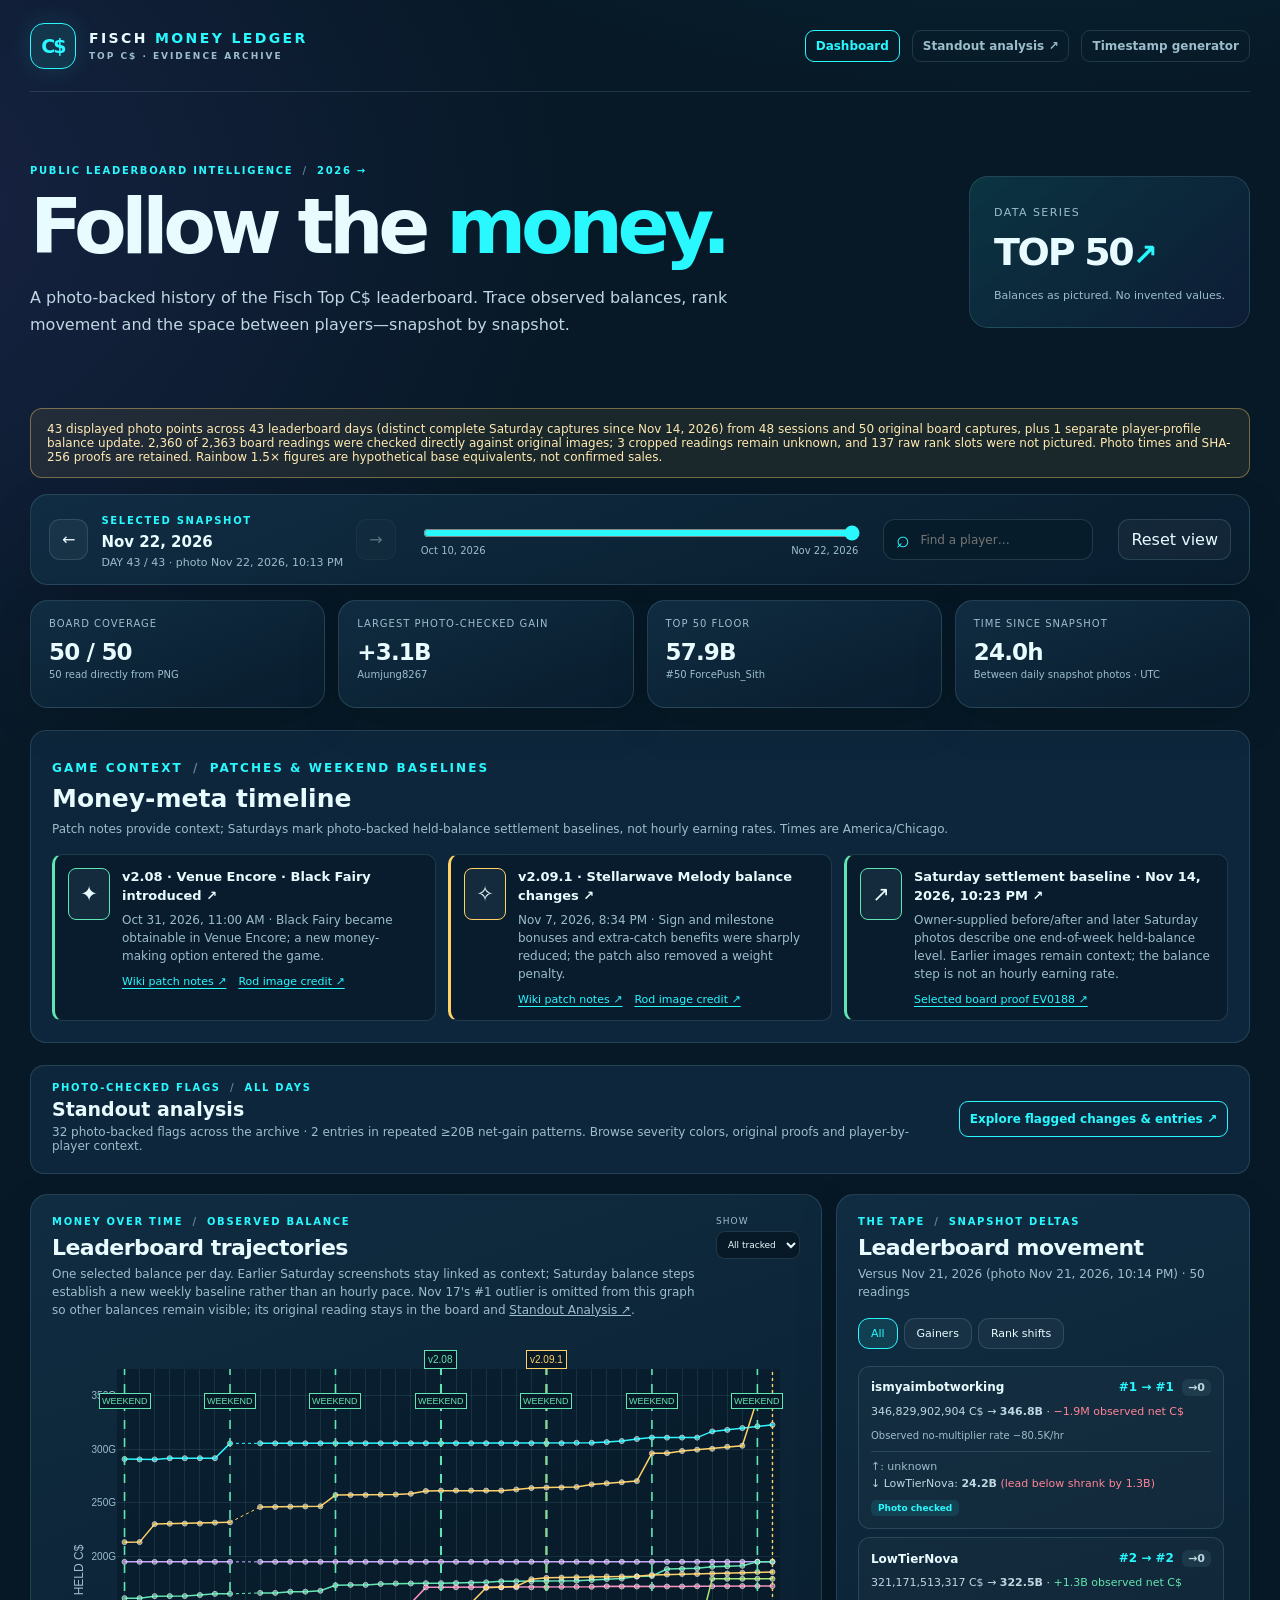
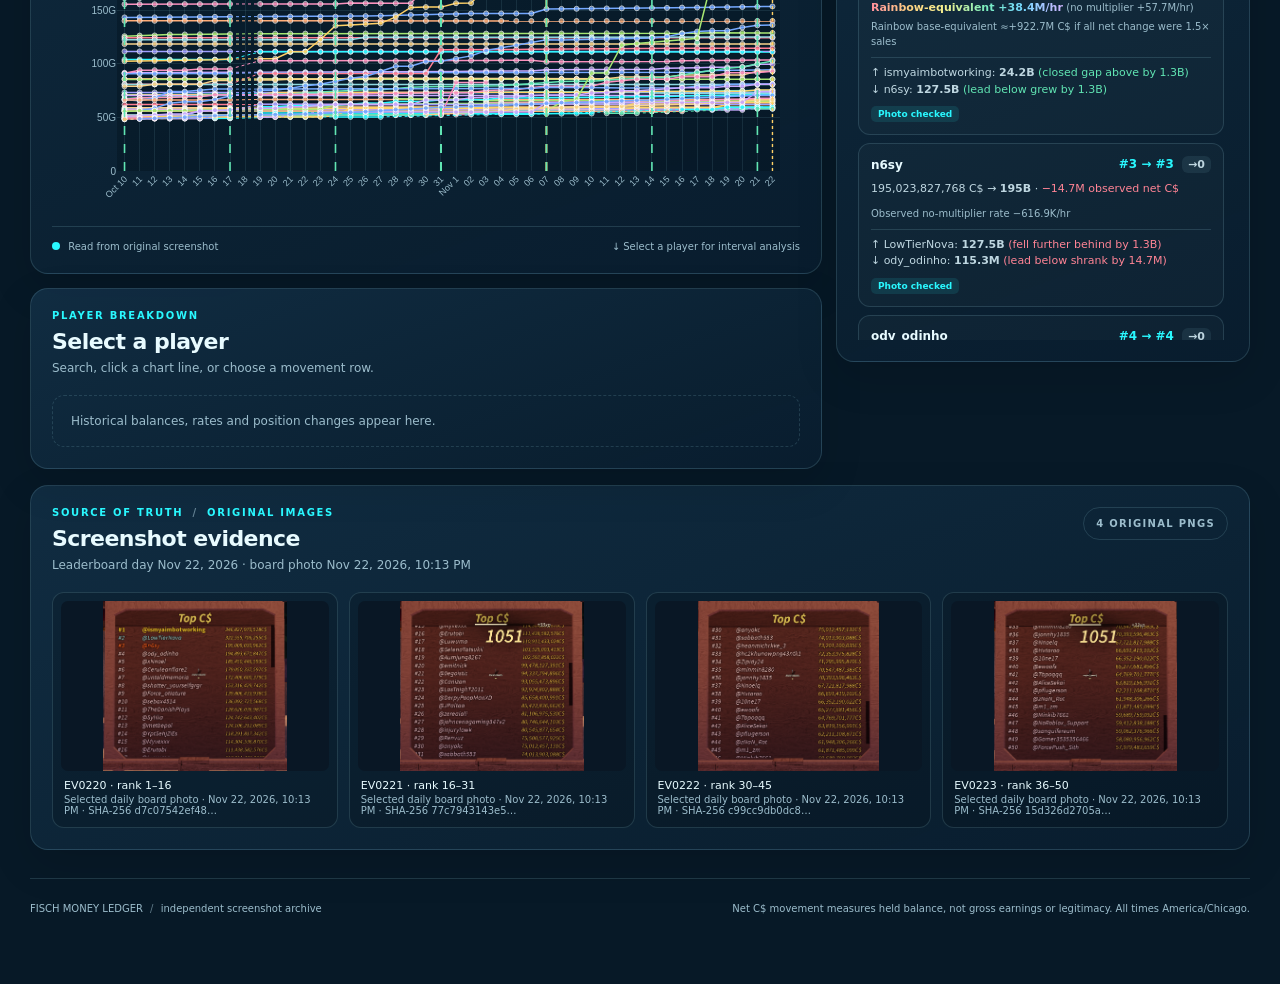
==== site/index.html @ d38744df "Link timestamp generator from ledger navigation" ====
<!doctype html>
<html lang="en">
<head>
  <meta charset="utf-8"><meta name="viewport" content="width=device-width,initial-scale=1">
  <meta name="description" content="Screenshot-backed Fisch Top C$ leaderboard history, player growth and observed net balance changes.">
  <meta property="og:title" content="Fisch Money Ledger"><meta property="og:description" content="Explore the Top C$ board through timestamped, original screenshot evidence.">
  <title>Fisch Money Ledger · Top C$ History</title>
  <link rel="stylesheet" href="styles.css"><link rel="stylesheet" href="rainbow.css"><link rel="stylesheet" href="highlights.css"><link rel="stylesheet" href="rate-events.css"><link rel="stylesheet" href="standouts.css">
  <script defer src="https://cdn.plot.ly/plotly-2.35.2.min.js"></script>
  <script defer src="app.js"></script>
</head>
<body>
  <header class="site-head"><a class="brand" href="./"><span class="mark">C$</span><span>FISCH <b>MONEY LEDGER</b><small>TOP C$ · EVIDENCE ARCHIVE</small></span></a><nav class="site-nav" aria-label="Site pages"><a href="./" aria-current="page">Dashboard</a><a href="standouts.html">Standout analysis ↗</a><a href="timestamp.html">Timestamp generator</a></nav></header>
  <main>
    <section class="intro"><div><p class="eyebrow">PUBLIC LEADERBOARD INTELLIGENCE <span class="slash">/</span> 2026 →</p><h1>Follow the <em>money.</em></h1><p class="lede">A photo-backed history of the Fisch Top C$ leaderboard. Trace observed balances, rank movement and the space between players—snapshot by snapshot.</p></div><div class="intro-badge"><span>DATA SERIES</span><strong>TOP 50<span class="glow">↗</span></strong><small>Balances as pictured. No invented values.</small></div></section>
    <p id="global-review-note" class="notice">Loading screenshot review status…</p>
    <section class="control-bar" aria-label="Explore snapshots"><div class="step-controls"><button type="button" id="prev" aria-label="Previous snapshot">←</button><div><span class="mini-label">SELECTED SNAPSHOT</span><strong id="capture-date">Loading…</strong><small id="capture-index"></small></div><button type="button" id="next" aria-label="Next snapshot">→</button></div><div class="control-fill"><input type="range" id="capture-slider" min="0" max="0" value="0" aria-label="Move between leaderboard snapshots"><div class="range-labels"><span id="first-date">—</span><span id="last-date">—</span></div></div><label class="search-box"><span>⌕</span><input type="search" id="search" placeholder="Find a player…" autocomplete="off" aria-label="Search players"></label><button type="button" id="clear" class="quiet-btn">Reset view</button></section>
    <div id="notice" class="notice" hidden></div>
    <section class="summary-cards" aria-label="Snapshot summary"><article><span>BOARD COVERAGE</span><strong id="stat-coverage">—</strong><small id="stat-coverage-note">Of 50 ranked slots</small></article><article><span>LARGEST PHOTO-CHECKED GAIN</span><strong id="stat-largest">—</strong><small id="stat-largest-name">Since the preceding snapshot</small></article><article><span>TOP 50 FLOOR</span><strong id="stat-floor">—</strong><small id="stat-floor-note">Shown only when rank #50 has a reading</small></article><article><span>TIME SINCE SNAPSHOT</span><strong id="stat-hours">—</strong><small id="stat-hours-note">Actual elapsed UTC time</small></article></section>
    <section id="profile-range" class="range-panel" aria-labelledby="profile-range-title" hidden><div><p class="eyebrow">PLAYER ANALYSIS <span class="slash">/</span> PHOTO-BOUND WINDOW</p><h2 id="profile-range-title">Average-rate range</h2><p id="range-summary">Select two dated readings to compare.</p></div><div class="range-controls"><label>From <input id="range-start" type="date" aria-label="First leaderboard day in player rate range"></label><label>Through <input id="range-end" type="date" aria-label="Last leaderboard day in player rate range"></label><button id="range-week" type="button">Recent 7 days</button><button id="range-all" type="button">All history</button></div><p class="range-explanation">Compare pictured held balances over their actual elapsed time. A window including a Saturday settlement shows a seven-day-normalized <b>net balance change per week</b>, not an hourly earning pace. The weekly-sell average uses the prior Saturday baseline (or first earlier reading in range) through the latest photo, <b>including</b> the latest weekend balance jump; the daily average is weekly ÷ 7. Other windows may show net change per hour. Dormant gaps count, and Rainbow figures are hypothetical base equivalents.</p></section>
    <section class="event-section" aria-labelledby="event-title"><div><p class="eyebrow">GAME CONTEXT <span class="slash">/</span> PATCHES &amp; WEEKEND BASELINES</p><h2 id="event-title">Money-meta timeline</h2><p>Patch notes provide context; Saturdays mark photo-backed held-balance settlement baselines, not hourly earning rates. Times are America/Chicago.</p></div><div id="event-list" class="event-list"></div></section>
    <section class="standout-teaser" aria-label="Standout analysis preview"><div><p class="eyebrow">PHOTO-CHECKED FLAGS <span class="slash">/</span> ALL DAYS</p><h2>Standout analysis</h2><p id="standout-teaser-summary">Loading archive-wide flags…</p></div><a href="standouts.html" class="standout-teaser-link">Explore flagged changes &amp; entries ↗</a></section>
    <section class="workspace"><div class="main-column"><article class="chart-card"><div class="card-title"><div><p class="eyebrow">MONEY OVER TIME <span class="slash">/</span> OBSERVED BALANCE</p><h2 id="chart-title">Leaderboard trajectories</h2><p id="chart-subtitle">One selected balance per day. Earlier Saturday screenshots stay linked as context; Saturday balance steps establish a new weekly baseline rather than an hourly pace. Nov 17's #1 outlier is omitted from this graph so other balances remain visible; its original reading stays in the board and <a href="standouts.html?day=2026-11-17&amp;player=id%3A8144154137">Standout Analysis ↗</a>.</p></div><div class="chart-actions"><label><span>SHOW</span><select id="top-filter"><option value="all">All tracked</option><option value="10">Top 10</option><option value="25">Top 25</option><option value="50">Top 50</option></select></label></div></div><div id="chart" role="img" aria-label="Player balances checked directly against original leaderboard screenshots, excluding the Nov 17 #1 outlier from the graph scale"></div><div class="chart-foot"><span><i class="legend-dot"></i> Read from original screenshot</span><span>↓ Select a player for interval analysis</span></div></article><article class="profile-card" id="profile-card"><div class="card-title"><div><p class="eyebrow">PLAYER BREAKDOWN</p><h2 id="profile-title">Select a player</h2><p id="profile-hint">Search, click a chart line, or choose a movement row.</p></div><button id="profile-clear" type="button" class="quiet-btn" hidden>✕ Clear</button></div><div id="profile-content" class="profile-empty">Historical balances, rates and position changes appear here.</div></article></div><aside class="movement-card"><div class="card-title"><div><p class="eyebrow">THE TAPE <span class="slash">/</span> SNAPSHOT DELTAS</p><h2>Leaderboard movement</h2><p id="movement-subtitle">Compared with the previous snapshot.</p></div></div><div class="movement-tabs" role="group" aria-label="Movement filter"><button type="button" data-view="all" class="active">All</button><button type="button" data-view="gains">Gainers</button><button type="button" data-view="changes">Rank shifts</button></div><div id="movement-list" class="movement-list"></div></aside></section>
    <section class="evidence-section"><div class="card-title"><div><p class="eyebrow">SOURCE OF TRUTH <span class="slash">/</span> ORIGINAL IMAGES</p><h2>Screenshot evidence</h2><p id="evidence-subtitle">Original files for the selected snapshot. Each photo keeps its own time.</p></div><span id="evidence-count" class="count-pill"></span></div><div id="evidence-grid" class="evidence-grid"></div></section>
    <footer><span>FISCH MONEY LEDGER <span class="slash">/</span> independent screenshot archive</span><span>Net C$ movement measures held balance, not gross earnings or legitimacy. All times America/Chicago.</span></footer>
  </main>
  <dialog id="lightbox"><form method="dialog"><button aria-label="Close image" type="submit">✕ Close</button></form><img id="lightbox-image" alt="Original leaderboard screenshot"><p id="lightbox-caption"></p></dialog>
</body></html>
---- site/styles.css ----
:root{color-scheme:dark;--bg:#071927;--panel:#0e263b;--panel2:#102d44;--text:#e8fbff;--muted:#9cbdcc;--cyan:#29f8ff;--gold:#ffd166;--green:#61e5b3;--red:#ff8495;--border:rgba(154,219,231,.16);font-family:Inter,ui-sans-serif,system-ui,-apple-system,"Segoe UI",sans-serif}*{box-sizing:border-box}html{scroll-behavior:smooth}body{margin:0;background:radial-gradient(ellipse 75vw 48vw at 80% -20%,rgba(41,248,255,.14),transparent),radial-gradient(ellipse 60vw 45vw at -15% 8%,rgba(129,94,241,.15),transparent),#071927;color:var(--text)}button,input,select{font:inherit}button{cursor:pointer}a{color:inherit}main,.site-head{width:min(1550px,calc(100% - 60px));margin:auto}.site-head{height:92px;display:flex;justify-content:space-between;align-items:center;border-bottom:1px solid var(--border)}.brand{display:flex;align-items:center;gap:13px;text-decoration:none;font-size:14px;font-weight:900;letter-spacing:.17em}.brand b{color:var(--cyan)}.brand small{display:block;font-size:9px;letter-spacing:.22em;color:var(--muted);margin-top:5px}.mark{display:grid;place-items:center;width:46px;height:46px;border:1px solid var(--cyan);border-radius:14px;background:rgba(41,248,255,.1);box-shadow:0 0 26px rgba(41,248,255,.13);color:var(--cyan);font-size:19px;letter-spacing:-.09em}.live-pill,.count-pill{font-size:10px;letter-spacing:.13em;font-weight:900;border:1px solid var(--border);padding:10px 12px;border-radius:999px;color:var(--muted)}.live-pill i{display:inline-block;width:7px;height:7px;border-radius:50%;background:var(--green);margin-right:6px;box-shadow:0 0 12px var(--green)}.intro{min-height:300px;padding:55px 0 35px;display:flex;align-items:center;justify-content:space-between;gap:30px}.intro h1{font-size:clamp(45px,6vw,88px);line-height:.95;letter-spacing:-.07em;margin:15px 0 20px}.intro h1 em{font-style:normal;color:var(--cyan)}.eyebrow,.mini-label{margin:0;color:var(--cyan);font-size:10px;letter-spacing:.17em;font-weight:900}.slash{color:var(--muted);opacity:.6;padding:0 4px}.lede{max-width:700px;color:#bed7e2;line-height:1.7;margin:0}.intro-badge{min-width:250px;border:1px solid var(--border);border-radius:19px;background:linear-gradient(140deg,rgba(41,248,255,.12),rgba(20,33,67,.5));padding:24px}.intro-badge span,.intro-badge small{color:var(--muted);font-size:11px;letter-spacing:.13em}.intro-badge strong{display:block;font-size:38px;letter-spacing:-.06em;margin:10px 0}.intro-badge .glow{color:var(--cyan);font-size:30px}.intro-badge small{letter-spacing:normal}.control-bar,.summary-cards article,.chart-card,.profile-card,.movement-card,.evidence-section{border:1px solid var(--border);background:linear-gradient(160deg,rgba(17,45,67,.96),rgba(9,29,46,.95));border-radius:18px;box-shadow:0 15px 44px rgba(0,0,0,.12)}.control-bar{display:flex;align-items:center;gap:25px;padding:14px 18px}.step-controls{display:flex;align-items:center;gap:13px;min-width:292px}.step-controls div{min-width:184px}.step-controls strong{display:block;font-size:15px;margin-top:5px}.step-controls small{color:var(--muted);font-size:11px}.step-controls button,.quiet-btn,.movement-tabs button{border:1px solid var(--border);color:var(--text);background:rgba(255,255,255,.04);border-radius:11px;padding:10px 12px}.step-controls button:hover,.quiet-btn:hover,.movement-tabs button:hover,.movement-tabs button.active{border-color:var(--cyan);color:var(--cyan);background:rgba(41,248,255,.1)}button:disabled{opacity:.35;cursor:not-allowed}.control-fill{flex:1;min-width:135px}.control-fill input{width:100%;accent-color:var(--cyan);cursor:pointer}.range-labels{display:flex;justify-content:space-between;font-size:10px;color:var(--muted)}.search-box{display:flex;align-items:center;gap:8px;background:#071c2a;border:1px solid var(--border);border-radius:12px;padding:8px 12px;min-width:210px}.search-box span{font-size:23px;color:var(--cyan);line-height:1}.search-box input{outline:0;border:0;background:transparent;color:var(--text);width:100%;font-size:12px}.search-box:focus-within{border-color:var(--cyan)}.notice{margin:16px 0;border:1px solid rgba(255,209,102,.4);background:rgba(255,209,102,.08);padding:13px 16px;border-radius:12px;color:#ffeab2;font-size:12px}.summary-cards{display:grid;grid-template-columns:repeat(4,minmax(0,1fr));gap:13px;margin:15px 0}.summary-cards article{padding:17px 18px;min-height:108px}.summary-cards span,.summary-cards small{display:block;color:var(--muted);font-size:10px;letter-spacing:.1em}.summary-cards strong{display:block;margin:10px 0 3px;font-size:23px;letter-spacing:-.035em;white-space:nowrap;overflow:hidden;text-overflow:ellipsis}.summary-cards small{letter-spacing:0;line-height:1.35}.workspace{display:grid;grid-template-columns:minmax(0,1.53fr) minmax(365px,.8fr);gap:14px;align-items:start}.main-column{min-width:0;display:grid;gap:14px}.chart-card,.profile-card,.movement-card,.evidence-section{padding:21px}.card-title{display:flex;align-items:flex-start;justify-content:space-between;gap:16px}.card-title h2{margin:8px 0 5px;font-size:22px;letter-spacing:-.025em}.card-title p:not(.eyebrow){margin:0;color:var(--muted);font-size:12px;line-height:1.5}.chart-actions select{background:#071927;color:var(--text);border:1px solid var(--border);border-radius:9px;padding:7px}.chart-actions label{display:grid;gap:5px;font-size:9px;color:var(--muted);letter-spacing:.12em}.chart-card #chart{height:495px;width:100%;margin-top:12px}.chart-foot{border-top:1px solid var(--border);display:flex;justify-content:space-between;gap:10px;color:var(--muted);font-size:10px;padding-top:14px}.legend-dot{display:inline-block;width:8px;height:8px;background:var(--cyan);border-radius:50%;margin-right:5px}.movement-card{min-height:680px}.movement-tabs{display:flex;gap:6px;margin:17px 0}.movement-tabs button{font-size:11px;padding:8px 12px}.movement-list{height:574px;overflow:auto;padding-right:4px;scrollbar-color:#416982 transparent}.movement-item{width:100%;text-align:left;display:block;color:var(--text);border:1px solid var(--border);background:rgba(255,255,255,.025);border-radius:12px;padding:12px;margin-bottom:8px}.movement-item:hover,.movement-item.selected{border-color:rgba(41,248,255,.6);background:rgba(41,248,255,.07)}.movement-item .top{display:flex;justify-content:space-between;align-items:center;gap:8px}.movement-item .top strong{overflow:hidden;text-overflow:ellipsis;white-space:nowrap;font-size:12px}.movement-item .top span{font-size:12px;font-weight:900;color:var(--cyan)}.movement-item .top img{width:26px;height:26px;object-fit:cover;border-radius:50%;border:1px solid var(--border);margin-right:5px;vertical-align:middle}.movement-item p{margin:8px 0 0;font-size:11px;line-height:1.5;color:#bfd7e1}.movement-item .positive{color:var(--green)}.movement-item .negative{color:var(--red)}.movement-item .flag{color:var(--gold)}.movement-item .muted{color:var(--muted)}.movement-item .gaps{border-top:1px solid var(--border);padding-top:7px;margin-top:8px}.movement-item .badges{display:flex;gap:6px;margin-top:8px}.badge{padding:3px 7px;border-radius:5px;background:rgba(41,248,255,.1);color:var(--cyan);font-size:9px;font-weight:800}.badge.gold{background:rgba(255,209,102,.12);color:var(--gold)}.profile-empty{margin-top:18px;padding:18px;border:1px dashed var(--border);border-radius:12px;color:var(--muted);font-size:12px}.profile-head{display:flex;align-items:center;gap:12px;flex-wrap:wrap;margin:16px 0}.profile-head img,.avatar-fallback{width:54px;height:54px;border-radius:14px;border:1px solid var(--border);object-fit:cover;background:#142f44}.avatar-fallback{display:grid;place-items:center;color:var(--cyan);font-weight:900}.profile-head a{font-size:11px;color:var(--cyan);text-decoration:none}.profile-head a:hover{text-decoration:underline}.profile-head small{display:block;color:var(--muted);font-size:10px;margin-top:4px}.profile-stats{display:grid;grid-template-columns:repeat(4,1fr);gap:8px;margin:16px 0}.profile-stats div{border:1px solid var(--border);border-radius:10px;padding:10px;background:rgba(0,0,0,.14)}.profile-stats span,.profile-stats small{display:block;color:var(--muted);font-size:10px}.profile-stats b{display:block;margin:6px 0;color:var(--text);font-size:14px}.profile-history{max-height:240px;overflow:auto;border-top:1px solid var(--border);margin-top:10px}.profile-history a{display:grid;grid-template-columns:1fr auto auto;gap:9px;padding:8px 3px;border-bottom:1px solid var(--border);text-decoration:none;font-size:11px;color:var(--muted)}.profile-history a:hover{color:var(--cyan)}.profile-history strong{color:var(--text)}.evidence-section{margin-top:16px}.evidence-grid{display:grid;grid-template-columns:repeat(auto-fit,minmax(220px,1fr));gap:11px;margin-top:18px}.proof{border:1px solid var(--border);background:rgba(0,0,0,.16);padding:8px;border-radius:12px;text-align:left;color:var(--text);min-width:0}.proof:hover,.proof.spotlit{border-color:var(--cyan)}.proof img{display:block;width:100%;height:170px;object-fit:contain;background:#091725;border-radius:7px}.proof span{display:block;margin:8px 3px 2px;font-size:11px}.proof small{display:block;color:var(--muted);margin:0 3px 3px;font-size:10px}footer{display:flex;justify-content:space-between;gap:20px;border-top:1px solid var(--border);margin:28px 0;padding:22px 0 40px;font-size:10px;color:var(--muted);line-height:1.5}#lightbox{max-width:min(96vw,1200px);max-height:96vh;background:#0b2134;border:1px solid var(--cyan);border-radius:15px;color:var(--text);padding:14px}#lightbox::backdrop{background:rgba(0,7,15,.9)}#lightbox img{display:block;max-width:100%;max-height:76vh;object-fit:contain;margin:auto}#lightbox form{text-align:right}#lightbox button{border:1px solid var(--border);border-radius:8px;background:#153b51;color:var(--text);padding:8px}#lightbox p{font-size:12px;color:var(--muted)}@media(max-width:1050px){.workspace{grid-template-columns:1fr}.movement-card{min-height:0}.movement-list{height:auto;max-height:540px}.control-bar{flex-wrap:wrap}.control-fill{order:3;flex-basis:100%}}@media(max-width:700px){main,.site-head{width:calc(100% - 26px)}.site-head{height:75px}.intro{padding:36px 0;min-height:0}.intro-badge{display:none}.summary-cards{grid-template-columns:repeat(2,minmax(0,1fr))}.control-bar{gap:14px}.step-controls{width:100%;justify-content:space-between}.search-box{flex:1;min-width:0}.chart-card,.profile-card,.movement-card,.evidence-section{padding:15px}.chart-card #chart{height:400px}.profile-stats{grid-template-columns:repeat(2,1fr)}.evidence-grid{grid-template-columns:repeat(2,minmax(0,1fr))}.proof img{height:115px}.live-pill{font-size:0}.live-pill i{margin:0}footer{display:block}footer span{display:block;margin-bottom:9px}}
---- site/rainbow.css ----
/* Static color treatment for the explicitly hypothetical 1.5x conversion. */
.rainbow-static{
  background:linear-gradient(90deg,#ff909d 0%,#ffd282 20%,#f4f290 39%,#78edbe 60%,#75d7ff 79%,#cfb4ff 100%);
  -webkit-background-clip:text;
  background-clip:text;
  -webkit-text-fill-color:transparent;
  color:#a6e7ff;
  font-weight:900;
}
.rate-compare{display:grid;gap:3px;margin:8px 0!important;line-height:1.45}
.rate-compare .muted{font-size:10px}
.profile-stats .rainbow-static{font-weight:900}
.profile-history a{grid-template-columns:minmax(0,1fr) auto;align-items:start}
.profile-history a>span:last-child{grid-column:1/-1;display:block;color:var(--muted);line-height:1.5;overflow-wrap:anywhere}
.chart-foot{flex-wrap:wrap}
.chart-foot .legend-draft{color:var(--gold)}
.chart-foot .legend-draft i{display:inline-block;width:8px;height:8px;margin-right:5px;transform:rotate(45deg);border:1px solid var(--gold)}
.main-column,.chart-card,#chart,.profile-card,.profile-history{min-width:0;max-width:100%}
#chart{overflow:hidden}
.profile-stats{grid-template-columns:repeat(3,minmax(0,1fr))}
.profile-stats b{overflow-wrap:anywhere}
@media(max-width:700px){.profile-stats{grid-template-columns:repeat(2,minmax(0,1fr))}}
.rank-move{display:inline-block;margin-left:4px;padding:2px 6px;border-radius:6px;font-size:11px;font-weight:900;white-space:nowrap}
.rank-move.up{color:#72e9b7;background:rgba(97,229,179,.13)}
.rank-move.down{color:#ff98a5;background:rgba(255,132,149,.14)}
.rank-move.steady{color:#bed6e0;background:rgba(154,219,231,.09)}
.rank-move.new{color:#ffe08b;background:rgba(255,209,102,.15)}
.profile-history .rank-move{font-size:10px;padding:1px 4px}
.proof.earlier-proof{border-color:rgba(255,209,102,.25)}
.proof.earlier-proof small{color:#ffdd99}
---- site/highlights.css ----
.highlights-section{margin:24px 0;padding:24px;border:1px solid var(--border);border-radius:18px;background:linear-gradient(130deg,rgba(255,209,102,.08),transparent 55%),var(--panel)}
.highlights-header{display:flex;justify-content:space-between;align-items:start;gap:16px}
.highlights-header h2{margin:7px 0;font-size:clamp(21px,2.5vw,29px)}
.highlights-header p:not(.eyebrow),.highlights-caution{color:var(--muted);font-size:13px;line-height:1.5;margin:6px 0}
.highlights-caution{margin:12px 0 20px}
.highlight-grid{display:grid;grid-template-columns:repeat(auto-fit,minmax(min(100%,340px),1fr));gap:14px}
.highlight-card{min-width:0;padding:18px;border:1px solid var(--severity-color);border-radius:14px;background:linear-gradient(125deg,var(--severity-glow),transparent 70%),rgba(4,19,31,.56)}
.highlight-card[data-severity="notable"]{--severity-color:rgba(41,248,255,.5);--severity-glow:rgba(41,248,255,.08)}
.highlight-card[data-severity="high"]{--severity-color:rgba(255,178,99,.7);--severity-glow:rgba(255,178,99,.13)}
.highlight-card[data-severity="extreme"]{--severity-color:rgba(255,132,149,.88);--severity-glow:rgba(255,132,149,.19)}
.highlight-card.appearance{border-left-width:4px}
.highlight-card.appearance .highlight-amounts strong{color:#ffb263}
.highlight-card.active{outline:1px solid var(--cyan);outline-offset:2px}
.highlight-head{display:flex;align-items:start;justify-content:space-between;gap:12px;flex-wrap:wrap}
.highlight-open{width:100%;padding:0;border:0;background:none;color:inherit;text-align:left}
.highlight-open:hover .highlight-player,.highlight-open:focus-visible .highlight-player{color:var(--cyan);text-decoration:underline}
.highlight-player{display:inline-flex;align-items:center;gap:8px;min-width:0;color:var(--text);font-weight:800;overflow-wrap:anywhere}
.highlight-player img{width:30px;height:30px;object-fit:cover;border-radius:50%}
.highlight-badges{display:flex;align-items:center;gap:7px;flex-wrap:wrap}
.highlight-badges b{color:var(--gold);background:rgba(255,209,102,.1);border:1px solid rgba(255,209,102,.2);padding:5px 7px;border-radius:7px;font-size:12px}
.highlight-badges .severity-badge{color:var(--severity-color);background:var(--severity-glow);border-color:var(--severity-color)}
.highlight-badges .settlement-badge{color:#61e5b3;background:rgba(97,229,179,.1);border-color:rgba(97,229,179,.45)}
.severity-legend{display:flex;flex-wrap:wrap;gap:8px;margin-top:16px;font-size:11px}
.severity-legend span{padding:5px 8px;border:1px solid currentColor;border-radius:7px}
.legend-notable{color:var(--cyan)}.legend-high{color:#ffb263}.legend-extreme{color:var(--red)}
.highlight-card .highlight-repeat{border-top:1px solid var(--severity-color);padding-top:9px;color:var(--text)}
.highlight-card p{font-size:12px;line-height:1.5;margin:12px 0 0;overflow-wrap:anywhere}
.highlight-card .highlight-amounts{color:var(--muted)}
.highlight-proof-links{display:flex;flex-wrap:wrap;gap:10px;margin-top:15px;font-size:12px}
.highlight-proof-links a{color:var(--cyan);text-decoration:underline;text-underline-offset:3px;overflow-wrap:anywhere}
.highlight-proof-links a:hover,.highlight-proof-links a:focus-visible{color:var(--text)}
.highlight-empty{grid-column:1/-1;color:var(--muted);margin:0;padding:14px 0;font-size:13px}
.highlight-pages{display:flex;align-items:center;justify-content:center;gap:18px;margin-top:18px;color:var(--muted);font-size:12px}
.highlight-pages[hidden]{display:none}
.highlight-pages button{padding:8px 12px;border:1px solid var(--border);border-radius:9px;background:var(--panel2);color:var(--text)}
.highlight-pages button:disabled{opacity:.4;cursor:default}
.profile-update-inline{padding:9px;border-left:2px solid var(--gold);background:rgba(255,209,102,.07);color:var(--text);font-size:12px;line-height:1.5}
.profile-update-detail{margin:16px 0;padding:14px;border:1px solid rgba(255,209,102,.35);border-radius:10px;background:rgba(255,209,102,.07);font-size:12px;line-height:1.6}
.profile-update-detail strong{color:var(--gold)}
.profile-update-detail p{color:var(--text);margin:6px 0}
.profile-update-detail a{color:var(--cyan);text-decoration:underline;text-underline-offset:3px}
.proof.profile-proof{border-color:rgba(255,209,102,.65)}
@media(max-width:600px){.highlights-section{padding:18px}.highlights-header{align-items:start}.highlights-header .count-pill{white-space:nowrap}.highlight-head{gap:10px}}
---- site/rate-events.css ----
.range-panel,.event-section{margin:22px 0;padding:21px;border:1px solid var(--border);border-radius:16px;background:var(--panel)}
.range-panel[hidden]{display:none}
.range-panel h2,.event-section h2{margin:7px 0;font-size:clamp(20px,2vw,25px)}
.range-panel{display:grid;grid-template-columns:minmax(0,1fr) auto;gap:10px 22px;align-items:center}
.range-panel p,.event-section p{margin:7px 0;color:var(--muted);font-size:12px;line-height:1.5}
.range-panel .eyebrow,.event-section .eyebrow{color:var(--cyan)}
.range-controls{display:flex;gap:10px;align-items:end;flex-wrap:wrap}
.range-controls label{display:grid;gap:5px;color:var(--muted);font-size:11px;font-weight:800;letter-spacing:.06em}
.range-controls input,.range-controls button{min-height:36px;border:1px solid var(--border);border-radius:9px;background:var(--panel2);color:var(--text);padding:6px 9px}
.range-controls input{color-scheme:dark;max-width:160px}
.range-controls button:hover,.range-controls button:focus-visible{border-color:var(--cyan)}
.range-explanation{grid-column:1/-1}
.event-list{display:grid;grid-template-columns:repeat(auto-fit,minmax(min(100%,340px),1fr));gap:12px;margin-top:16px}
.event-card{display:flex;gap:12px;align-items:start;border:1px solid var(--border);border-left:3px solid var(--event-color);border-radius:10px;background:rgba(4,19,31,.45);padding:13px;min-width:0}
.event-icon{display:grid;place-items:center;position:relative;flex:0 0 42px;width:42px;height:52px;border:1px solid var(--event-color);border-radius:8px;background:rgba(154,219,231,.08);font-size:21px}
.event-icon img{position:absolute;inset:0;width:100%;height:100%;object-fit:contain}
.event-copy{min-width:0}
.event-copy .event-jump{display:block;width:100%;padding:0;border:0;background:none;color:var(--text);font-weight:800;font-size:13px;text-align:left;line-height:1.45;overflow-wrap:anywhere}
.event-jump:hover,.event-jump:focus-visible{color:var(--event-color);text-decoration:underline}
.event-copy p{margin:5px 0}
.event-copy a{font-size:11px;color:var(--cyan);text-decoration:underline;text-underline-offset:3px;margin-right:12px}
.event-copy a:hover,.event-copy a:focus-visible{color:var(--text)}
.chart-card #chart g.annotation{cursor:pointer}
.event-context{color:var(--muted);font-size:11px}
@media(max-width:780px){.range-panel{grid-template-columns:1fr}.range-controls input{width:min(42vw,160px)}}
@media(max-width:410px){.range-controls{align-items:stretch}.range-controls label{flex:1 1 42%;min-width:0}.range-controls input{width:100%;max-width:none}.range-controls button{flex:1 1 100%}}
---- site/standouts.css ----
.site-nav{display:flex;gap:12px;align-items:center;font-size:12px;font-weight:700}
.site-nav a{padding:8px 10px;border:1px solid var(--border);border-radius:9px;color:var(--muted);text-decoration:none;white-space:nowrap}
.site-nav a:hover,.site-nav a:focus-visible,.site-nav a[aria-current="page"]{color:var(--cyan);border-color:var(--cyan)}
.standout-hero{padding:42px 0 18px}
.standout-hero h1{font-size:clamp(38px,5vw,68px);margin:10px 0;letter-spacing:-.055em}
.standout-hero em{font-style:normal;color:var(--cyan)}
.standout-hero p:not(.eyebrow),.standout-caveat{max-width:780px;color:var(--muted);line-height:1.6;font-size:13px}
.standout-hero a{display:inline-block;margin-top:10px;color:var(--cyan);font-size:12px;text-underline-offset:3px}
.standout-main>.severity-legend{margin:0}
.standout-caveat{max-width:none;margin:12px 0 20px}
.standout-layout{display:grid;grid-template-columns:minmax(0,2fr) minmax(280px,1fr);gap:18px;align-items:start}
.standout-layout .highlights-section{margin:0}
.standout-controls{display:flex;gap:12px;flex-wrap:wrap;margin:18px 0}
.standout-controls label{display:grid;gap:6px;flex:1 1 175px;color:var(--muted);font-size:11px;font-weight:800}
.standout-controls input,.standout-controls select,.overview-range input,.overview-range button{min-width:0;width:100%;min-height:36px;border:1px solid var(--border);border-radius:9px;background:var(--panel2);color:var(--text);padding:6px 9px;font:inherit}
.standout-overview{position:sticky;top:20px;min-width:0;padding:21px;border:1px solid var(--border);border-radius:16px;background:var(--panel)}
.standout-overview h2{margin:8px 0 16px;font-size:23px}
.standout-overview p{font-size:12px;line-height:1.55;color:var(--muted);overflow-wrap:anywhere}
.overview-person{display:flex;align-items:center;gap:10px;font-weight:800;margin:8px 0 16px;overflow-wrap:anywhere}
.overview-person img{width:38px;height:38px;object-fit:cover;border-radius:50%}
.overview-metrics{display:grid;grid-template-columns:repeat(2,minmax(0,1fr));gap:8px;margin:14px 0}
.overview-metrics div{border:1px solid var(--border);border-radius:9px;padding:9px;min-width:0}
.overview-metrics span{display:block;font-size:10px;color:var(--muted)}
.overview-metrics b{display:block;font-size:14px;margin-top:5px;overflow-wrap:anywhere}
.overview-metrics .overview-exact{display:block;margin-top:3px;color:var(--muted);font-size:10px;font-weight:400}
.overview-settlement-averages{margin:12px 0 16px;padding:12px;border:1px solid rgba(97,229,179,.4);border-radius:10px;background:rgba(97,229,179,.06)}
.overview-settlement-averages h4{margin:0;color:var(--green);font-size:13px}
.overview-settlement-averages .overview-metrics{margin-bottom:0}
.standout-overview a{color:var(--cyan);text-decoration:underline;text-underline-offset:3px;font-size:12px}
.overview-links{display:flex;flex-wrap:wrap;gap:8px 13px;margin:12px 0}
.overview-range{border-top:1px solid var(--border);margin-top:17px;padding-top:14px}
.overview-range h3{font-size:15px;margin:0 0 10px}
.overview-range-fields{display:grid;grid-template-columns:repeat(2,minmax(0,1fr));gap:8px}
.overview-range-fields label{font-size:11px;color:var(--muted)}
.overview-range-fields input{margin-top:4px;color-scheme:dark}
.overview-range-actions{display:flex;gap:8px;margin-top:9px}
.overview-range-actions button{cursor:pointer}
.overview-range-actions button:hover,.overview-range-actions button:focus-visible{border-color:var(--cyan)}
.overview-emphasis{font-weight:800;color:var(--text)}
.standout-overview .settlement-context{padding:10px;border-left:3px solid #61e5b3;background:rgba(97,229,179,.08)}
.settlement-context strong{color:#61e5b3}
.standout-teaser{display:flex;justify-content:space-between;align-items:center;gap:16px;margin:20px 0;padding:16px 21px;border:1px solid var(--border);border-radius:14px;background:var(--panel)}
.standout-teaser h2{font-size:19px;margin:5px 0}
.standout-teaser p:not(.eyebrow){color:var(--muted);font-size:12px;margin:4px 0}
.standout-teaser-link{flex:0 0 auto;color:var(--cyan);border:1px solid var(--cyan);border-radius:9px;text-decoration:none;padding:10px;font-size:12px;font-weight:800}
@media(max-width:900px){.standout-layout{grid-template-columns:1fr}.standout-overview{position:static}}
@media(max-width:650px){.site-head{height:auto;min-height:82px;gap:10px;flex-wrap:wrap;padding:12px 0}.site-nav{width:100%;justify-content:flex-end}.standout-teaser{flex-wrap:wrap}.standout-teaser-link{flex:auto}}
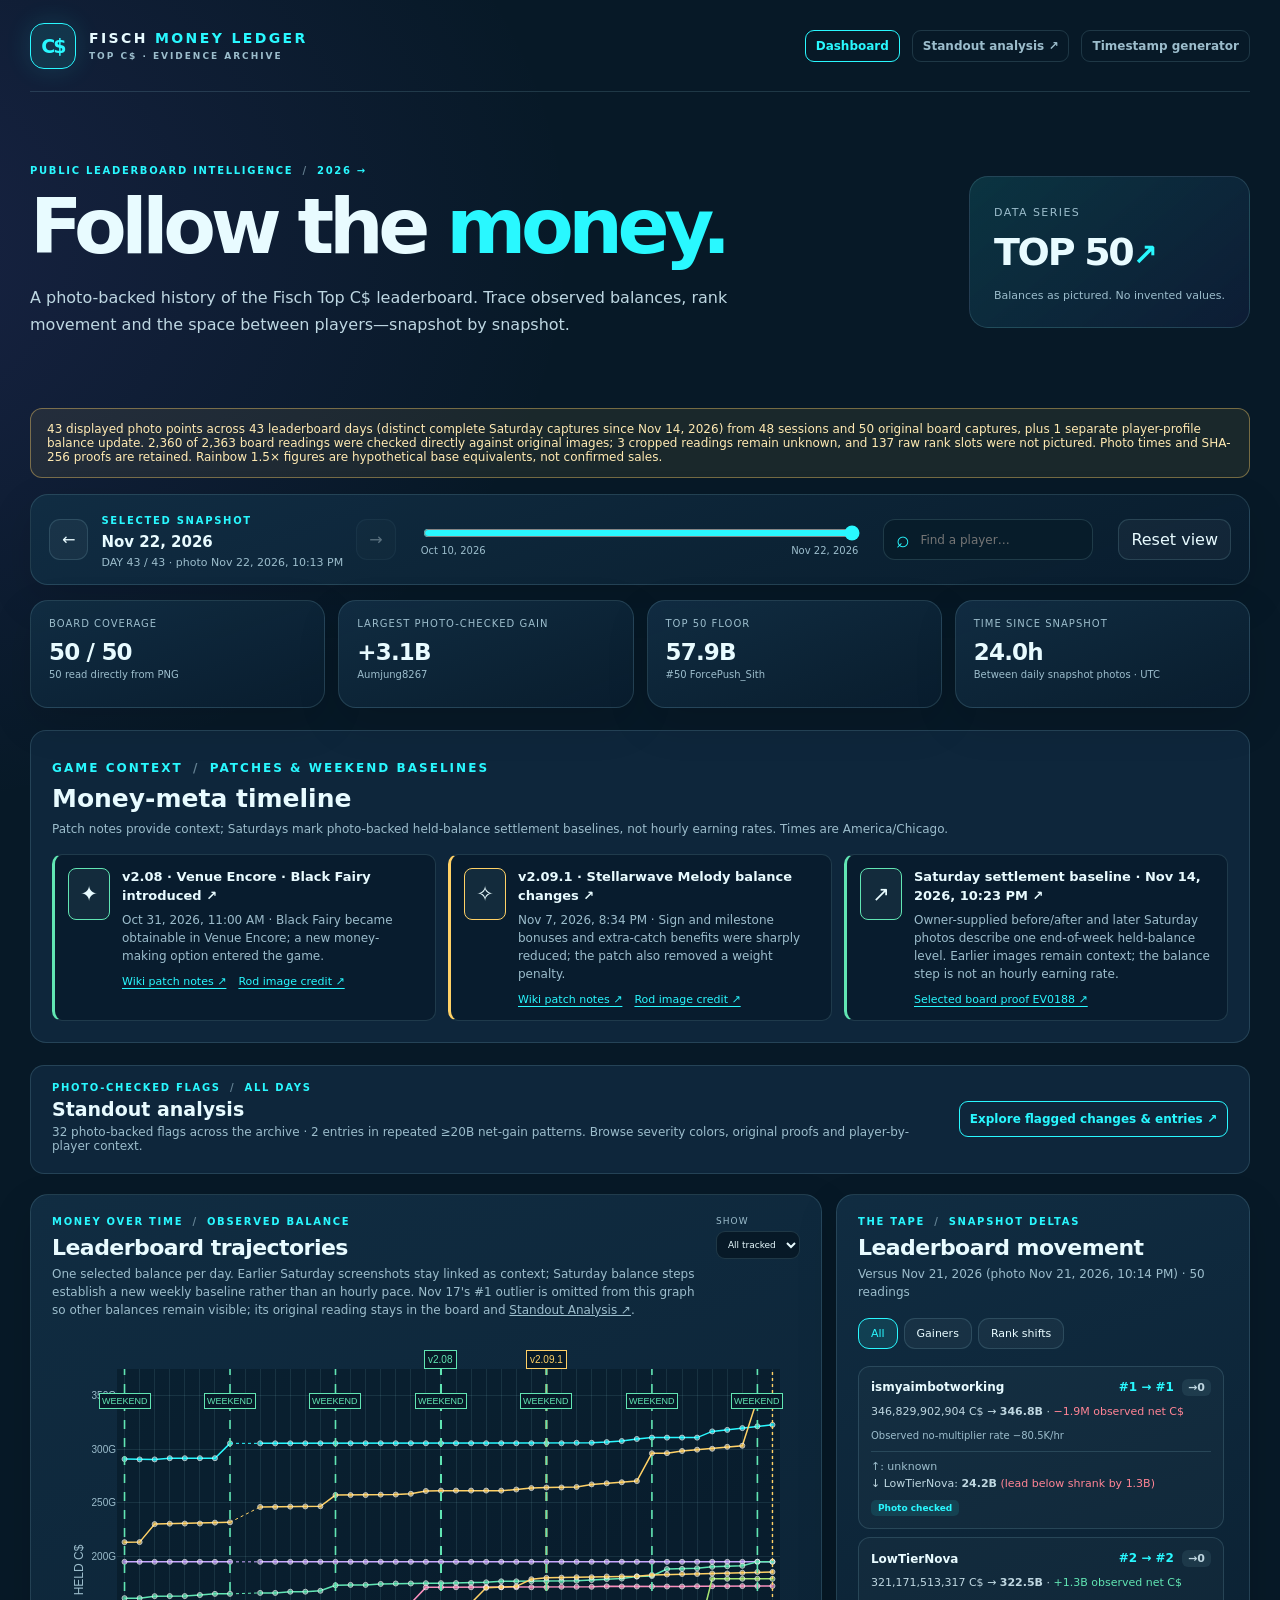
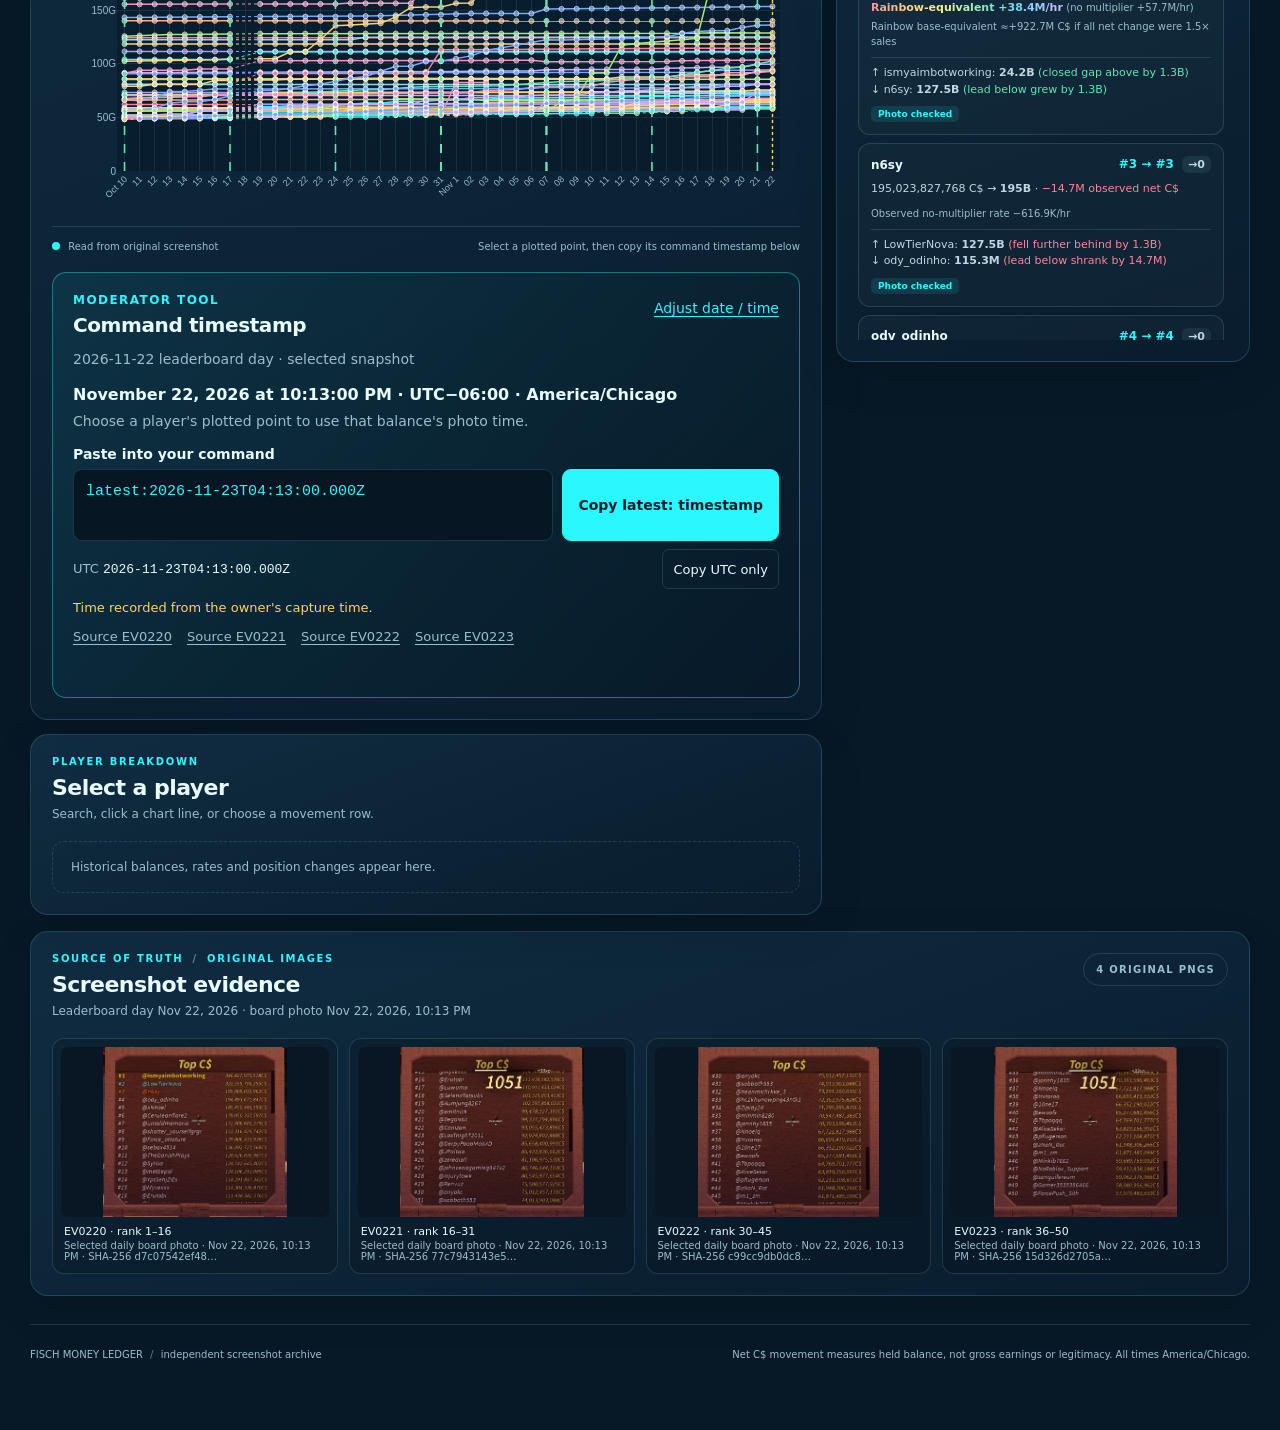
==== commit 5f8380da: "Integrate observation timestamps into ledger point inspection" ====
--- a/site/index.html
+++ b/site/index.html
@@ -5,9 +5,9 @@
   <meta name="description" content="Screenshot-backed Fisch Top C$ leaderboard history, player growth and observed net balance changes.">
   <meta property="og:title" content="Fisch Money Ledger"><meta property="og:description" content="Explore the Top C$ board through timestamped, original screenshot evidence.">
   <title>Fisch Money Ledger · Top C$ History</title>
-  <link rel="stylesheet" href="styles.css"><link rel="stylesheet" href="rainbow.css"><link rel="stylesheet" href="highlights.css"><link rel="stylesheet" href="rate-events.css"><link rel="stylesheet" href="standouts.css">
+  <link rel="stylesheet" href="styles.css"><link rel="stylesheet" href="rainbow.css"><link rel="stylesheet" href="highlights.css"><link rel="stylesheet" href="rate-events.css"><link rel="stylesheet" href="standouts.css"><link rel="stylesheet" href="ledger-timestamp.css">
   <script defer src="https://cdn.plot.ly/plotly-2.35.2.min.js"></script>
-  <script defer src="app.js"></script>
+  <script defer src="time-utils.js"></script><script defer src="ledger-timestamp.js"></script><script defer src="app.js"></script>
 </head>
 <body>
   <header class="site-head"><a class="brand" href="./"><span class="mark">C$</span><span>FISCH <b>MONEY LEDGER</b><small>TOP C$ · EVIDENCE ARCHIVE</small></span></a><nav class="site-nav" aria-label="Site pages"><a href="./" aria-current="page">Dashboard</a><a href="standouts.html">Standout analysis ↗</a><a href="timestamp.html">Timestamp generator</a></nav></header>
@@ -20,7 +20,7 @@
     <section id="profile-range" class="range-panel" aria-labelledby="profile-range-title" hidden><div><p class="eyebrow">PLAYER ANALYSIS <span class="slash">/</span> PHOTO-BOUND WINDOW</p><h2 id="profile-range-title">Average-rate range</h2><p id="range-summary">Select two dated readings to compare.</p></div><div class="range-controls"><label>From <input id="range-start" type="date" aria-label="First leaderboard day in player rate range"></label><label>Through <input id="range-end" type="date" aria-label="Last leaderboard day in player rate range"></label><button id="range-week" type="button">Recent 7 days</button><button id="range-all" type="button">All history</button></div><p class="range-explanation">Compare pictured held balances over their actual elapsed time. A window including a Saturday settlement shows a seven-day-normalized <b>net balance change per week</b>, not an hourly earning pace. The weekly-sell average uses the prior Saturday baseline (or first earlier reading in range) through the latest photo, <b>including</b> the latest weekend balance jump; the daily average is weekly ÷ 7. Other windows may show net change per hour. Dormant gaps count, and Rainbow figures are hypothetical base equivalents.</p></section>
     <section class="event-section" aria-labelledby="event-title"><div><p class="eyebrow">GAME CONTEXT <span class="slash">/</span> PATCHES &amp; WEEKEND BASELINES</p><h2 id="event-title">Money-meta timeline</h2><p>Patch notes provide context; Saturdays mark photo-backed held-balance settlement baselines, not hourly earning rates. Times are America/Chicago.</p></div><div id="event-list" class="event-list"></div></section>
     <section class="standout-teaser" aria-label="Standout analysis preview"><div><p class="eyebrow">PHOTO-CHECKED FLAGS <span class="slash">/</span> ALL DAYS</p><h2>Standout analysis</h2><p id="standout-teaser-summary">Loading archive-wide flags…</p></div><a href="standouts.html" class="standout-teaser-link">Explore flagged changes &amp; entries ↗</a></section>
-    <section class="workspace"><div class="main-column"><article class="chart-card"><div class="card-title"><div><p class="eyebrow">MONEY OVER TIME <span class="slash">/</span> OBSERVED BALANCE</p><h2 id="chart-title">Leaderboard trajectories</h2><p id="chart-subtitle">One selected balance per day. Earlier Saturday screenshots stay linked as context; Saturday balance steps establish a new weekly baseline rather than an hourly pace. Nov 17's #1 outlier is omitted from this graph so other balances remain visible; its original reading stays in the board and <a href="standouts.html?day=2026-11-17&amp;player=id%3A8144154137">Standout Analysis ↗</a>.</p></div><div class="chart-actions"><label><span>SHOW</span><select id="top-filter"><option value="all">All tracked</option><option value="10">Top 10</option><option value="25">Top 25</option><option value="50">Top 50</option></select></label></div></div><div id="chart" role="img" aria-label="Player balances checked directly against original leaderboard screenshots, excluding the Nov 17 #1 outlier from the graph scale"></div><div class="chart-foot"><span><i class="legend-dot"></i> Read from original screenshot</span><span>↓ Select a player for interval analysis</span></div></article><article class="profile-card" id="profile-card"><div class="card-title"><div><p class="eyebrow">PLAYER BREAKDOWN</p><h2 id="profile-title">Select a player</h2><p id="profile-hint">Search, click a chart line, or choose a movement row.</p></div><button id="profile-clear" type="button" class="quiet-btn" hidden>✕ Clear</button></div><div id="profile-content" class="profile-empty">Historical balances, rates and position changes appear here.</div></article></div><aside class="movement-card"><div class="card-title"><div><p class="eyebrow">THE TAPE <span class="slash">/</span> SNAPSHOT DELTAS</p><h2>Leaderboard movement</h2><p id="movement-subtitle">Compared with the previous snapshot.</p></div></div><div class="movement-tabs" role="group" aria-label="Movement filter"><button type="button" data-view="all" class="active">All</button><button type="button" data-view="gains">Gainers</button><button type="button" data-view="changes">Rank shifts</button></div><div id="movement-list" class="movement-list"></div></aside></section>
+    <section class="workspace"><div class="main-column"><article class="chart-card"><div class="card-title"><div><p class="eyebrow">MONEY OVER TIME <span class="slash">/</span> OBSERVED BALANCE</p><h2 id="chart-title">Leaderboard trajectories</h2><p id="chart-subtitle">One selected balance per day. Earlier Saturday screenshots stay linked as context; Saturday balance steps establish a new weekly baseline rather than an hourly pace. Nov 17's #1 outlier is omitted from this graph so other balances remain visible; its original reading stays in the board and <a href="standouts.html?day=2026-11-17&amp;player=id%3A8144154137">Standout Analysis ↗</a>.</p></div><div class="chart-actions"><label><span>SHOW</span><select id="top-filter"><option value="all">All tracked</option><option value="10">Top 10</option><option value="25">Top 25</option><option value="50">Top 50</option></select></label></div></div><div id="chart" role="img" aria-label="Player balances checked directly against original leaderboard screenshots, excluding the Nov 17 #1 outlier from the graph scale"></div><div class="chart-foot"><span><i class="legend-dot"></i> Read from original screenshot</span><span>Select a plotted point, then copy its command timestamp below</span></div><section id="point-timestamp" class="point-timestamp" aria-label="Command timestamp for the selected data point"></section></article><article class="profile-card" id="profile-card"><div class="card-title"><div><p class="eyebrow">PLAYER BREAKDOWN</p><h2 id="profile-title">Select a player</h2><p id="profile-hint">Search, click a chart line, or choose a movement row.</p></div><button id="profile-clear" type="button" class="quiet-btn" hidden>✕ Clear</button></div><div id="profile-content" class="profile-empty">Historical balances, rates and position changes appear here.</div></article></div><aside class="movement-card"><div class="card-title"><div><p class="eyebrow">THE TAPE <span class="slash">/</span> SNAPSHOT DELTAS</p><h2>Leaderboard movement</h2><p id="movement-subtitle">Compared with the previous snapshot.</p></div></div><div class="movement-tabs" role="group" aria-label="Movement filter"><button type="button" data-view="all" class="active">All</button><button type="button" data-view="gains">Gainers</button><button type="button" data-view="changes">Rank shifts</button></div><div id="movement-list" class="movement-list"></div></aside></section>
     <section class="evidence-section"><div class="card-title"><div><p class="eyebrow">SOURCE OF TRUTH <span class="slash">/</span> ORIGINAL IMAGES</p><h2>Screenshot evidence</h2><p id="evidence-subtitle">Original files for the selected snapshot. Each photo keeps its own time.</p></div><span id="evidence-count" class="count-pill"></span></div><div id="evidence-grid" class="evidence-grid"></div></section>
     <footer><span>FISCH MONEY LEDGER <span class="slash">/</span> independent screenshot archive</span><span>Net C$ movement measures held balance, not gross earnings or legitimacy. All times America/Chicago.</span></footer>
   </main>
--- a/site/ledger-timestamp.css
+++ b/site/ledger-timestamp.css
@@ -0,0 +1,31 @@
+.point-timestamp{margin-top:20px;padding:20px;border:1px solid rgba(41,248,255,.4);border-radius:14px;background:linear-gradient(130deg,rgba(41,248,255,.075),rgba(7,25,39,.8));min-width:0;scroll-margin-top:16px}
+.stamp-heading{display:flex;align-items:flex-start;justify-content:space-between;gap:14px;flex-wrap:wrap}
+.stamp-kicker{margin:0;color:var(--cyan);font-size:.75rem;font-weight:800;letter-spacing:.12em}
+.stamp-heading h3{font-size:1.25rem;letter-spacing:-.02em;margin:6px 0 0}
+.stamp-adjust{color:var(--cyan);font-size:.875rem;line-height:1.5;text-underline-offset:3px;padding:5px 0}
+.stamp-selection{font-size:.875rem;color:var(--muted);line-height:1.5;margin:12px 0;overflow-wrap:anywhere}
+.stamp-source-label,.stamp-command-label{display:block;font-size:.875rem;font-weight:700;margin:14px 0 7px}
+.stamp-source{width:100%;min-width:0;min-height:44px;background:var(--bg);color:var(--text);border:1px solid var(--border);border-radius:9px;padding:10px 34px 10px 11px;font-size:1rem;appearance:none;background-image:url("data:image/svg+xml,%3Csvg xmlns='http://www.w3.org/2000/svg' width='16' height='16' viewBox='0 0 16 16'%3E%3Cpath d='m4 6 4 4 4-4' fill='none' stroke='%239cbdcc' stroke-width='1.5'/%3E%3C/svg%3E");background-position:right 11px center;background-repeat:no-repeat}
+.stamp-local{color:var(--text);font-weight:650;font-size:1rem;line-height:1.55;margin:13px 0 4px;overflow-wrap:anywhere}
+.stamp-description{font-size:.875rem;color:var(--muted);line-height:1.5;margin:4px 0 12px}
+.stamp-command-row{display:flex;gap:9px;flex-wrap:wrap;align-items:stretch}
+.stamp-command{flex:1 1 275px;min-width:0;resize:none;height:72px;padding:11px 12px;border:1px solid var(--border);border-radius:9px;color:var(--cyan);background:#061723;font:500 .9375rem/1.4 ui-monospace,SFMono-Regular,Consolas,monospace;overflow-wrap:anywhere;word-break:break-all}
+.stamp-copy{flex:0 0 auto;border:1px solid var(--cyan);border-radius:9px;background:var(--cyan);color:#051b27;padding:11px 15px;font-size:.875rem;font-weight:800;min-height:44px}
+.stamp-copy:hover:enabled{background:#99fcff;border-color:#99fcff}
+.stamp-raw-row{display:flex;align-items:center;justify-content:space-between;gap:8px;flex-wrap:wrap;margin-top:8px;font-size:.8125rem;color:var(--muted);min-width:0}
+.stamp-raw-row code{color:var(--text);overflow-wrap:anywhere;font-size:.8125rem}
+.stamp-copy-raw{border:1px solid var(--border);border-radius:7px;background:transparent;color:var(--text);padding:9px 10px;min-height:40px;font-size:.8125rem}
+.stamp-precision{font-size:.8125rem;color:var(--gold);line-height:1.5;margin:9px 0}
+.stamp-proofs{display:flex;gap:7px 15px;flex-wrap:wrap;margin-top:6px}
+.stamp-proofs a{font-size:.8125rem;color:var(--muted);text-underline-offset:3px;line-height:1.6}
+.stamp-feedback{font-size:.875rem;color:var(--green);line-height:1.5;margin:8px 0 0;min-height:1.5em}
+.point-timestamp :focus-visible{outline:2px solid var(--cyan);outline-offset:3px}
+.point-timestamp [hidden]{display:none!important}
+.chart-timestamp-link{color:var(--cyan);text-decoration:underline;text-underline-offset:3px}
+.standout-overview .point-timestamp{padding:14px;margin:20px 0}
+.standout-overview .stamp-local{color:var(--text);font-size:1rem}
+.standout-overview .stamp-feedback{color:var(--green);font-size:.875rem}
+.standout-overview .stamp-copy{width:100%}
+@media(max-width:800px){.site-head{height:auto;min-height:92px;padding:13px 0;flex-wrap:wrap;gap:14px}.site-nav{flex-wrap:wrap;justify-content:flex-start;gap:7px}.site-nav a{padding:9px;font-size:12px}.point-timestamp{padding:15px}}
+@media(max-width:420px){.stamp-copy{width:100%}.stamp-heading{gap:8px}.stamp-command{font-size:.875rem}.stamp-raw-row{align-items:flex-start}.stamp-raw-row span{max-width:100%}}
+@media(prefers-reduced-motion:reduce){html{scroll-behavior:auto!important}}
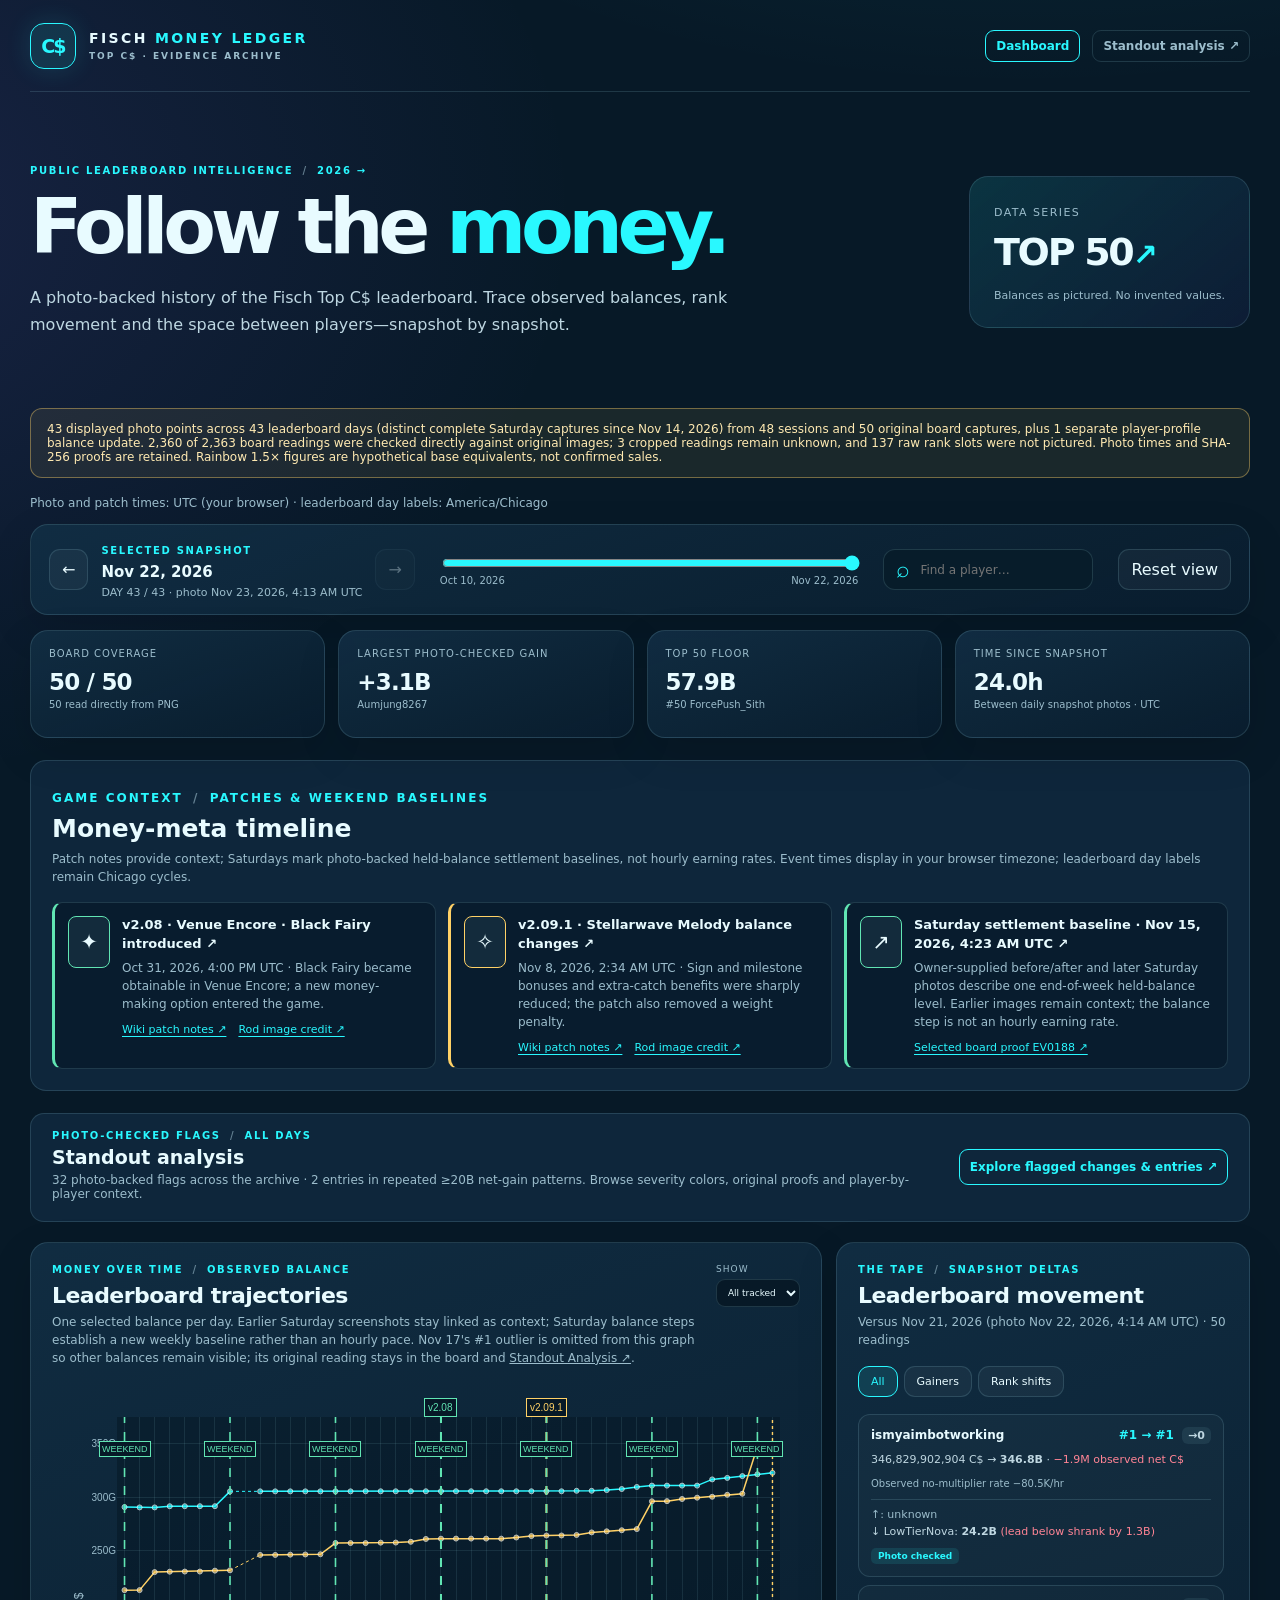
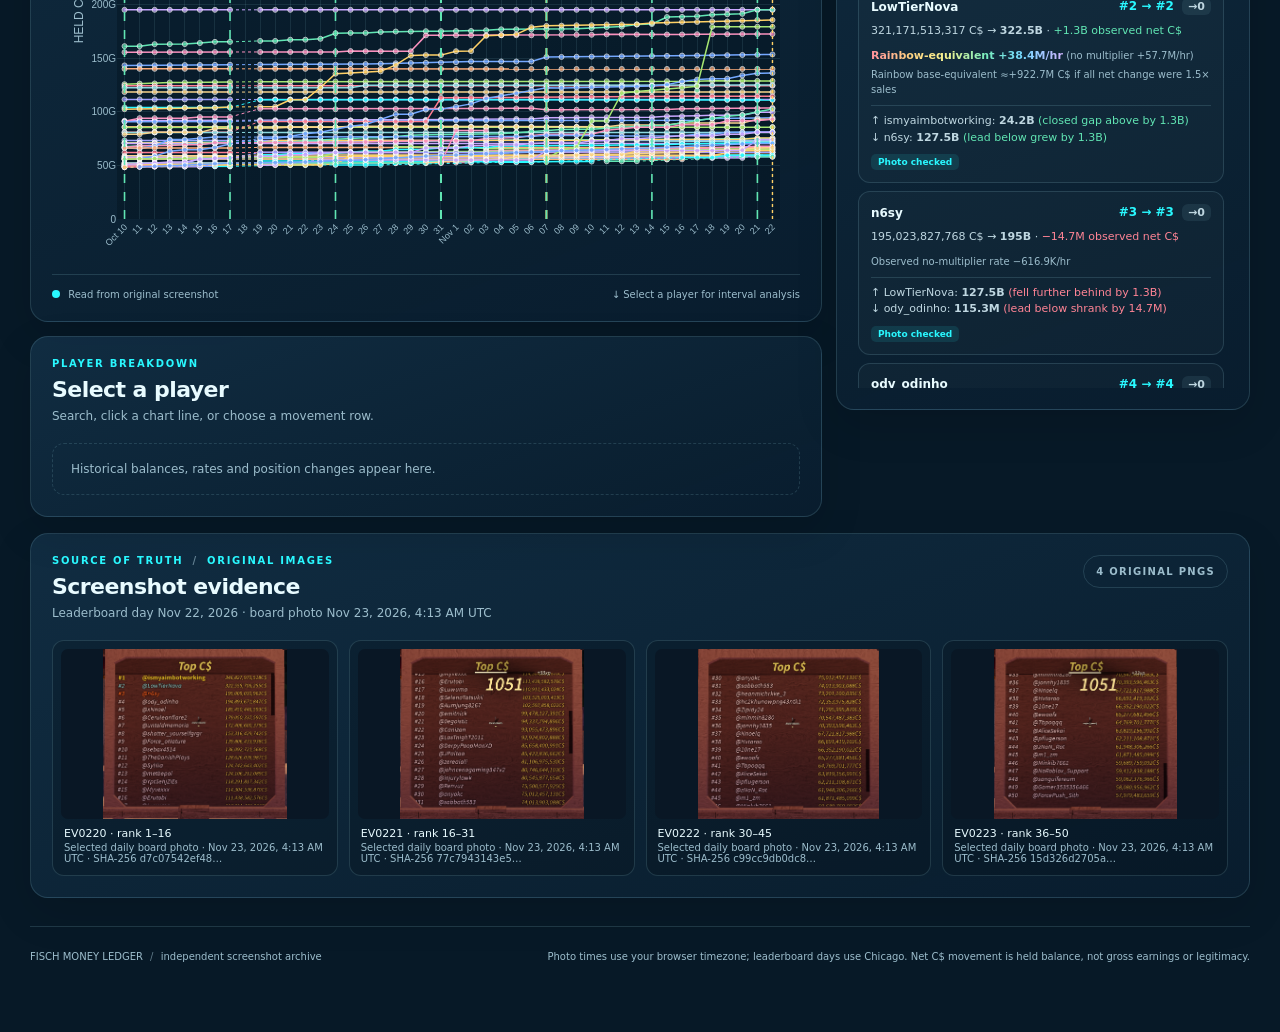
==== commit bfc3897c: "Display photo times in viewer timezone" ====
--- a/site/index.html
+++ b/site/index.html
@@ -5,24 +5,25 @@
   <meta name="description" content="Screenshot-backed Fisch Top C$ leaderboard history, player growth and observed net balance changes.">
   <meta property="og:title" content="Fisch Money Ledger"><meta property="og:description" content="Explore the Top C$ board through timestamped, original screenshot evidence.">
   <title>Fisch Money Ledger · Top C$ History</title>
-  <link rel="stylesheet" href="styles.css"><link rel="stylesheet" href="rainbow.css"><link rel="stylesheet" href="highlights.css"><link rel="stylesheet" href="rate-events.css"><link rel="stylesheet" href="standouts.css"><link rel="stylesheet" href="ledger-timestamp.css">
+  <link rel="stylesheet" href="styles.css"><link rel="stylesheet" href="rainbow.css"><link rel="stylesheet" href="highlights.css"><link rel="stylesheet" href="rate-events.css"><link rel="stylesheet" href="standouts.css">
   <script defer src="https://cdn.plot.ly/plotly-2.35.2.min.js"></script>
-  <script defer src="time-utils.js"></script><script defer src="ledger-timestamp.js"></script><script defer src="app.js"></script>
+  <script defer src="app.js"></script>
 </head>
 <body>
-  <header class="site-head"><a class="brand" href="./"><span class="mark">C$</span><span>FISCH <b>MONEY LEDGER</b><small>TOP C$ · EVIDENCE ARCHIVE</small></span></a><nav class="site-nav" aria-label="Site pages"><a href="./" aria-current="page">Dashboard</a><a href="standouts.html">Standout analysis ↗</a><a href="timestamp.html">Timestamp generator</a></nav></header>
+  <header class="site-head"><a class="brand" href="./"><span class="mark">C$</span><span>FISCH <b>MONEY LEDGER</b><small>TOP C$ · EVIDENCE ARCHIVE</small></span></a><nav class="site-nav" aria-label="Site pages"><a href="./" aria-current="page">Dashboard</a><a href="standouts.html">Standout analysis ↗</a></nav></header>
   <main>
     <section class="intro"><div><p class="eyebrow">PUBLIC LEADERBOARD INTELLIGENCE <span class="slash">/</span> 2026 →</p><h1>Follow the <em>money.</em></h1><p class="lede">A photo-backed history of the Fisch Top C$ leaderboard. Trace observed balances, rank movement and the space between players—snapshot by snapshot.</p></div><div class="intro-badge"><span>DATA SERIES</span><strong>TOP 50<span class="glow">↗</span></strong><small>Balances as pictured. No invented values.</small></div></section>
     <p id="global-review-note" class="notice">Loading screenshot review status…</p>
+    <p id="viewer-timezone" class="timezone-note">Photo and patch times use your browser timezone; leaderboard day labels use Chicago.</p>
     <section class="control-bar" aria-label="Explore snapshots"><div class="step-controls"><button type="button" id="prev" aria-label="Previous snapshot">←</button><div><span class="mini-label">SELECTED SNAPSHOT</span><strong id="capture-date">Loading…</strong><small id="capture-index"></small></div><button type="button" id="next" aria-label="Next snapshot">→</button></div><div class="control-fill"><input type="range" id="capture-slider" min="0" max="0" value="0" aria-label="Move between leaderboard snapshots"><div class="range-labels"><span id="first-date">—</span><span id="last-date">—</span></div></div><label class="search-box"><span>⌕</span><input type="search" id="search" placeholder="Find a player…" autocomplete="off" aria-label="Search players"></label><button type="button" id="clear" class="quiet-btn">Reset view</button></section>
     <div id="notice" class="notice" hidden></div>
     <section class="summary-cards" aria-label="Snapshot summary"><article><span>BOARD COVERAGE</span><strong id="stat-coverage">—</strong><small id="stat-coverage-note">Of 50 ranked slots</small></article><article><span>LARGEST PHOTO-CHECKED GAIN</span><strong id="stat-largest">—</strong><small id="stat-largest-name">Since the preceding snapshot</small></article><article><span>TOP 50 FLOOR</span><strong id="stat-floor">—</strong><small id="stat-floor-note">Shown only when rank #50 has a reading</small></article><article><span>TIME SINCE SNAPSHOT</span><strong id="stat-hours">—</strong><small id="stat-hours-note">Actual elapsed UTC time</small></article></section>
     <section id="profile-range" class="range-panel" aria-labelledby="profile-range-title" hidden><div><p class="eyebrow">PLAYER ANALYSIS <span class="slash">/</span> PHOTO-BOUND WINDOW</p><h2 id="profile-range-title">Average-rate range</h2><p id="range-summary">Select two dated readings to compare.</p></div><div class="range-controls"><label>From <input id="range-start" type="date" aria-label="First leaderboard day in player rate range"></label><label>Through <input id="range-end" type="date" aria-label="Last leaderboard day in player rate range"></label><button id="range-week" type="button">Recent 7 days</button><button id="range-all" type="button">All history</button></div><p class="range-explanation">Compare pictured held balances over their actual elapsed time. A window including a Saturday settlement shows a seven-day-normalized <b>net balance change per week</b>, not an hourly earning pace. The weekly-sell average uses the prior Saturday baseline (or first earlier reading in range) through the latest photo, <b>including</b> the latest weekend balance jump; the daily average is weekly ÷ 7. Other windows may show net change per hour. Dormant gaps count, and Rainbow figures are hypothetical base equivalents.</p></section>
-    <section class="event-section" aria-labelledby="event-title"><div><p class="eyebrow">GAME CONTEXT <span class="slash">/</span> PATCHES &amp; WEEKEND BASELINES</p><h2 id="event-title">Money-meta timeline</h2><p>Patch notes provide context; Saturdays mark photo-backed held-balance settlement baselines, not hourly earning rates. Times are America/Chicago.</p></div><div id="event-list" class="event-list"></div></section>
+    <section class="event-section" aria-labelledby="event-title"><div><p class="eyebrow">GAME CONTEXT <span class="slash">/</span> PATCHES &amp; WEEKEND BASELINES</p><h2 id="event-title">Money-meta timeline</h2><p>Patch notes provide context; Saturdays mark photo-backed held-balance settlement baselines, not hourly earning rates. Event times display in your browser timezone; leaderboard day labels remain Chicago cycles.</p></div><div id="event-list" class="event-list"></div></section>
     <section class="standout-teaser" aria-label="Standout analysis preview"><div><p class="eyebrow">PHOTO-CHECKED FLAGS <span class="slash">/</span> ALL DAYS</p><h2>Standout analysis</h2><p id="standout-teaser-summary">Loading archive-wide flags…</p></div><a href="standouts.html" class="standout-teaser-link">Explore flagged changes &amp; entries ↗</a></section>
-    <section class="workspace"><div class="main-column"><article class="chart-card"><div class="card-title"><div><p class="eyebrow">MONEY OVER TIME <span class="slash">/</span> OBSERVED BALANCE</p><h2 id="chart-title">Leaderboard trajectories</h2><p id="chart-subtitle">One selected balance per day. Earlier Saturday screenshots stay linked as context; Saturday balance steps establish a new weekly baseline rather than an hourly pace. Nov 17's #1 outlier is omitted from this graph so other balances remain visible; its original reading stays in the board and <a href="standouts.html?day=2026-11-17&amp;player=id%3A8144154137">Standout Analysis ↗</a>.</p></div><div class="chart-actions"><label><span>SHOW</span><select id="top-filter"><option value="all">All tracked</option><option value="10">Top 10</option><option value="25">Top 25</option><option value="50">Top 50</option></select></label></div></div><div id="chart" role="img" aria-label="Player balances checked directly against original leaderboard screenshots, excluding the Nov 17 #1 outlier from the graph scale"></div><div class="chart-foot"><span><i class="legend-dot"></i> Read from original screenshot</span><span>Select a plotted point, then copy its command timestamp below</span></div><section id="point-timestamp" class="point-timestamp" aria-label="Command timestamp for the selected data point"></section></article><article class="profile-card" id="profile-card"><div class="card-title"><div><p class="eyebrow">PLAYER BREAKDOWN</p><h2 id="profile-title">Select a player</h2><p id="profile-hint">Search, click a chart line, or choose a movement row.</p></div><button id="profile-clear" type="button" class="quiet-btn" hidden>✕ Clear</button></div><div id="profile-content" class="profile-empty">Historical balances, rates and position changes appear here.</div></article></div><aside class="movement-card"><div class="card-title"><div><p class="eyebrow">THE TAPE <span class="slash">/</span> SNAPSHOT DELTAS</p><h2>Leaderboard movement</h2><p id="movement-subtitle">Compared with the previous snapshot.</p></div></div><div class="movement-tabs" role="group" aria-label="Movement filter"><button type="button" data-view="all" class="active">All</button><button type="button" data-view="gains">Gainers</button><button type="button" data-view="changes">Rank shifts</button></div><div id="movement-list" class="movement-list"></div></aside></section>
+    <section class="workspace"><div class="main-column"><article class="chart-card"><div class="card-title"><div><p class="eyebrow">MONEY OVER TIME <span class="slash">/</span> OBSERVED BALANCE</p><h2 id="chart-title">Leaderboard trajectories</h2><p id="chart-subtitle">One selected balance per day. Earlier Saturday screenshots stay linked as context; Saturday balance steps establish a new weekly baseline rather than an hourly pace. Nov 17's #1 outlier is omitted from this graph so other balances remain visible; its original reading stays in the board and <a href="standouts.html?day=2026-11-17&amp;player=id%3A8144154137">Standout Analysis ↗</a>.</p></div><div class="chart-actions"><label><span>SHOW</span><select id="top-filter"><option value="all">All tracked</option><option value="10">Top 10</option><option value="25">Top 25</option><option value="50">Top 50</option></select></label></div></div><div id="chart" role="img" aria-label="Player balances checked directly against original leaderboard screenshots, excluding the Nov 17 #1 outlier from the graph scale"></div><div class="chart-foot"><span><i class="legend-dot"></i> Read from original screenshot</span><span>↓ Select a player for interval analysis</span></div></article><article class="profile-card" id="profile-card"><div class="card-title"><div><p class="eyebrow">PLAYER BREAKDOWN</p><h2 id="profile-title">Select a player</h2><p id="profile-hint">Search, click a chart line, or choose a movement row.</p></div><button id="profile-clear" type="button" class="quiet-btn" hidden>✕ Clear</button></div><div id="profile-content" class="profile-empty">Historical balances, rates and position changes appear here.</div></article></div><aside class="movement-card"><div class="card-title"><div><p class="eyebrow">THE TAPE <span class="slash">/</span> SNAPSHOT DELTAS</p><h2>Leaderboard movement</h2><p id="movement-subtitle">Compared with the previous snapshot.</p></div></div><div class="movement-tabs" role="group" aria-label="Movement filter"><button type="button" data-view="all" class="active">All</button><button type="button" data-view="gains">Gainers</button><button type="button" data-view="changes">Rank shifts</button></div><div id="movement-list" class="movement-list"></div></aside></section>
     <section class="evidence-section"><div class="card-title"><div><p class="eyebrow">SOURCE OF TRUTH <span class="slash">/</span> ORIGINAL IMAGES</p><h2>Screenshot evidence</h2><p id="evidence-subtitle">Original files for the selected snapshot. Each photo keeps its own time.</p></div><span id="evidence-count" class="count-pill"></span></div><div id="evidence-grid" class="evidence-grid"></div></section>
-    <footer><span>FISCH MONEY LEDGER <span class="slash">/</span> independent screenshot archive</span><span>Net C$ movement measures held balance, not gross earnings or legitimacy. All times America/Chicago.</span></footer>
+    <footer><span>FISCH MONEY LEDGER <span class="slash">/</span> independent screenshot archive</span><span>Photo times use your browser timezone; leaderboard days use Chicago. Net C$ movement is held balance, not gross earnings or legitimacy.</span></footer>
   </main>
   <dialog id="lightbox"><form method="dialog"><button aria-label="Close image" type="submit">✕ Close</button></form><img id="lightbox-image" alt="Original leaderboard screenshot"><p id="lightbox-caption"></p></dialog>
 </body></html>
--- a/site/standouts.css
+++ b/site/standouts.css
@@ -8,6 +8,7 @@
 .standout-hero a{display:inline-block;margin-top:10px;color:var(--cyan);font-size:12px;text-underline-offset:3px}
 .standout-main>.severity-legend{margin:0}
 .standout-caveat{max-width:none;margin:12px 0 20px}
+.timezone-note{margin:12px 0;color:var(--muted);font-size:12px;line-height:1.5}
 .standout-layout{display:grid;grid-template-columns:minmax(0,2fr) minmax(280px,1fr);gap:18px;align-items:start}
 .standout-layout .highlights-section{margin:0}
 .standout-controls{display:flex;gap:12px;flex-wrap:wrap;margin:18px 0}
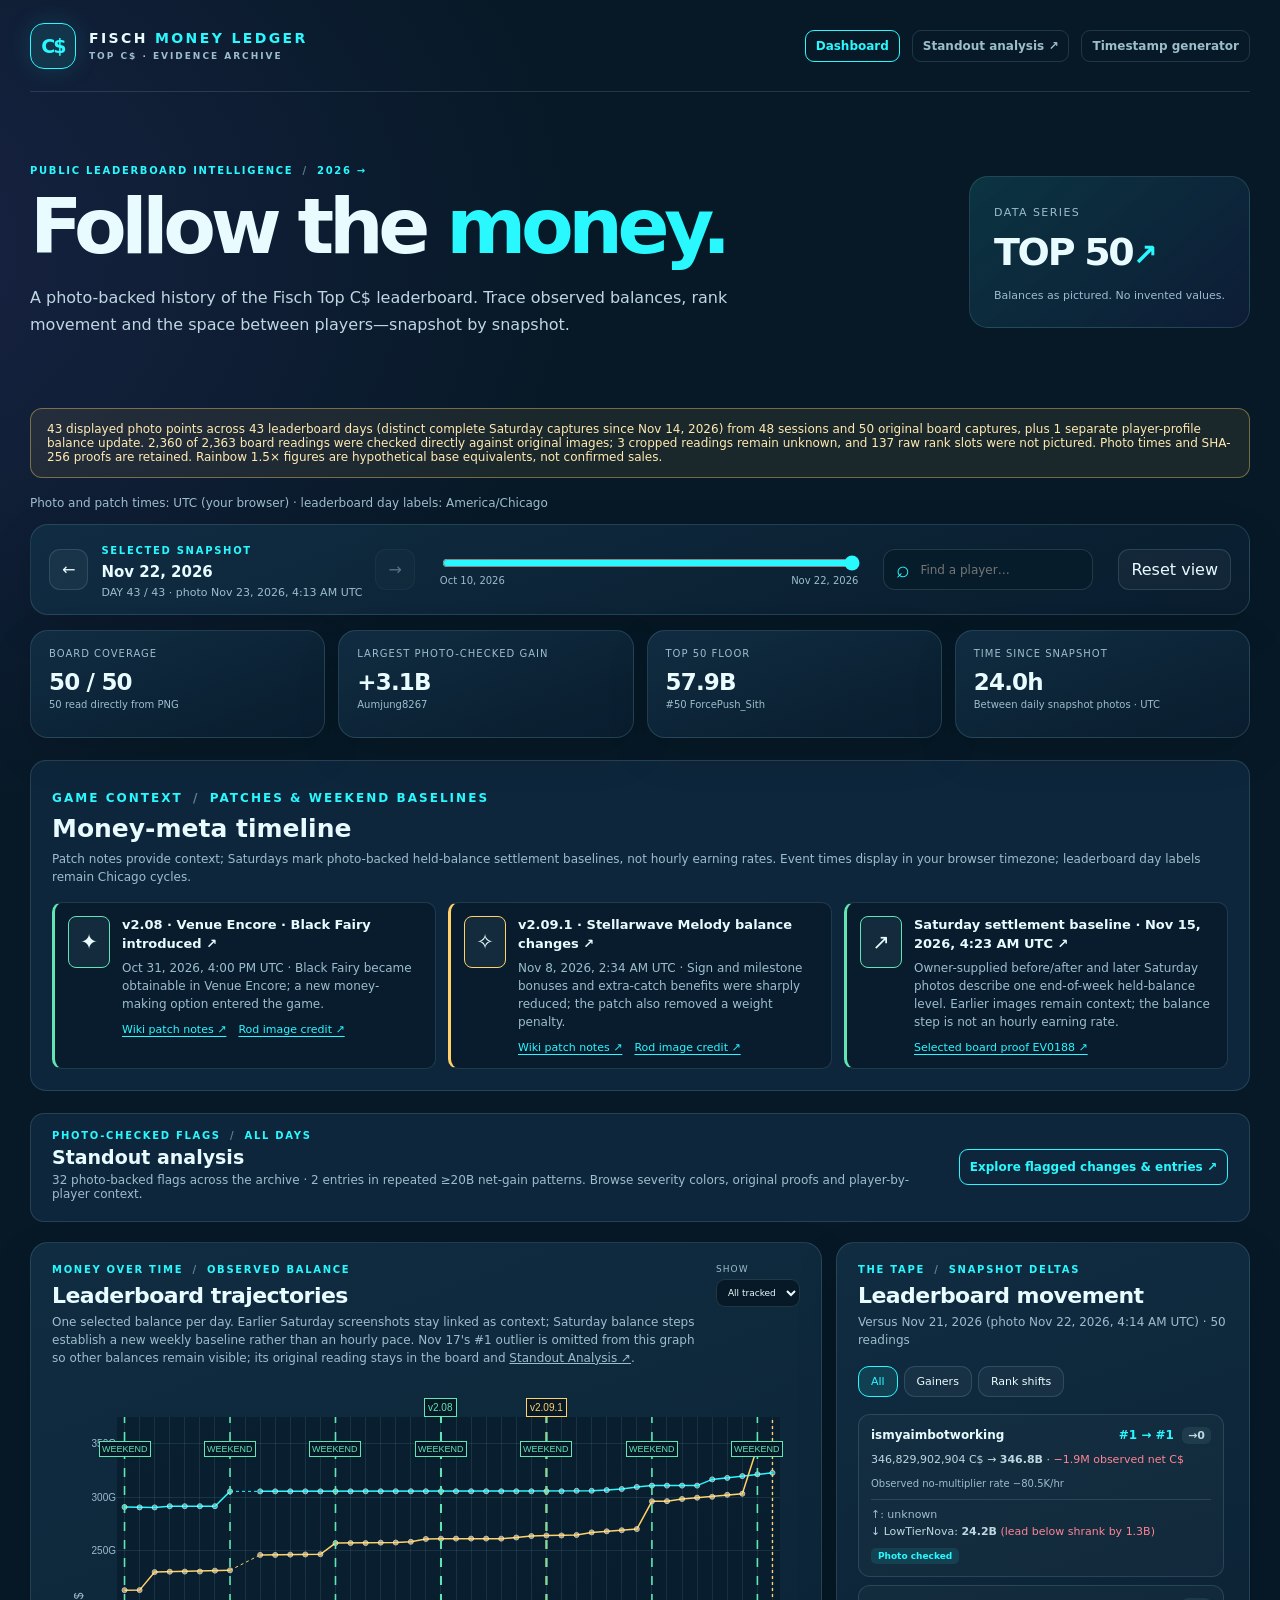
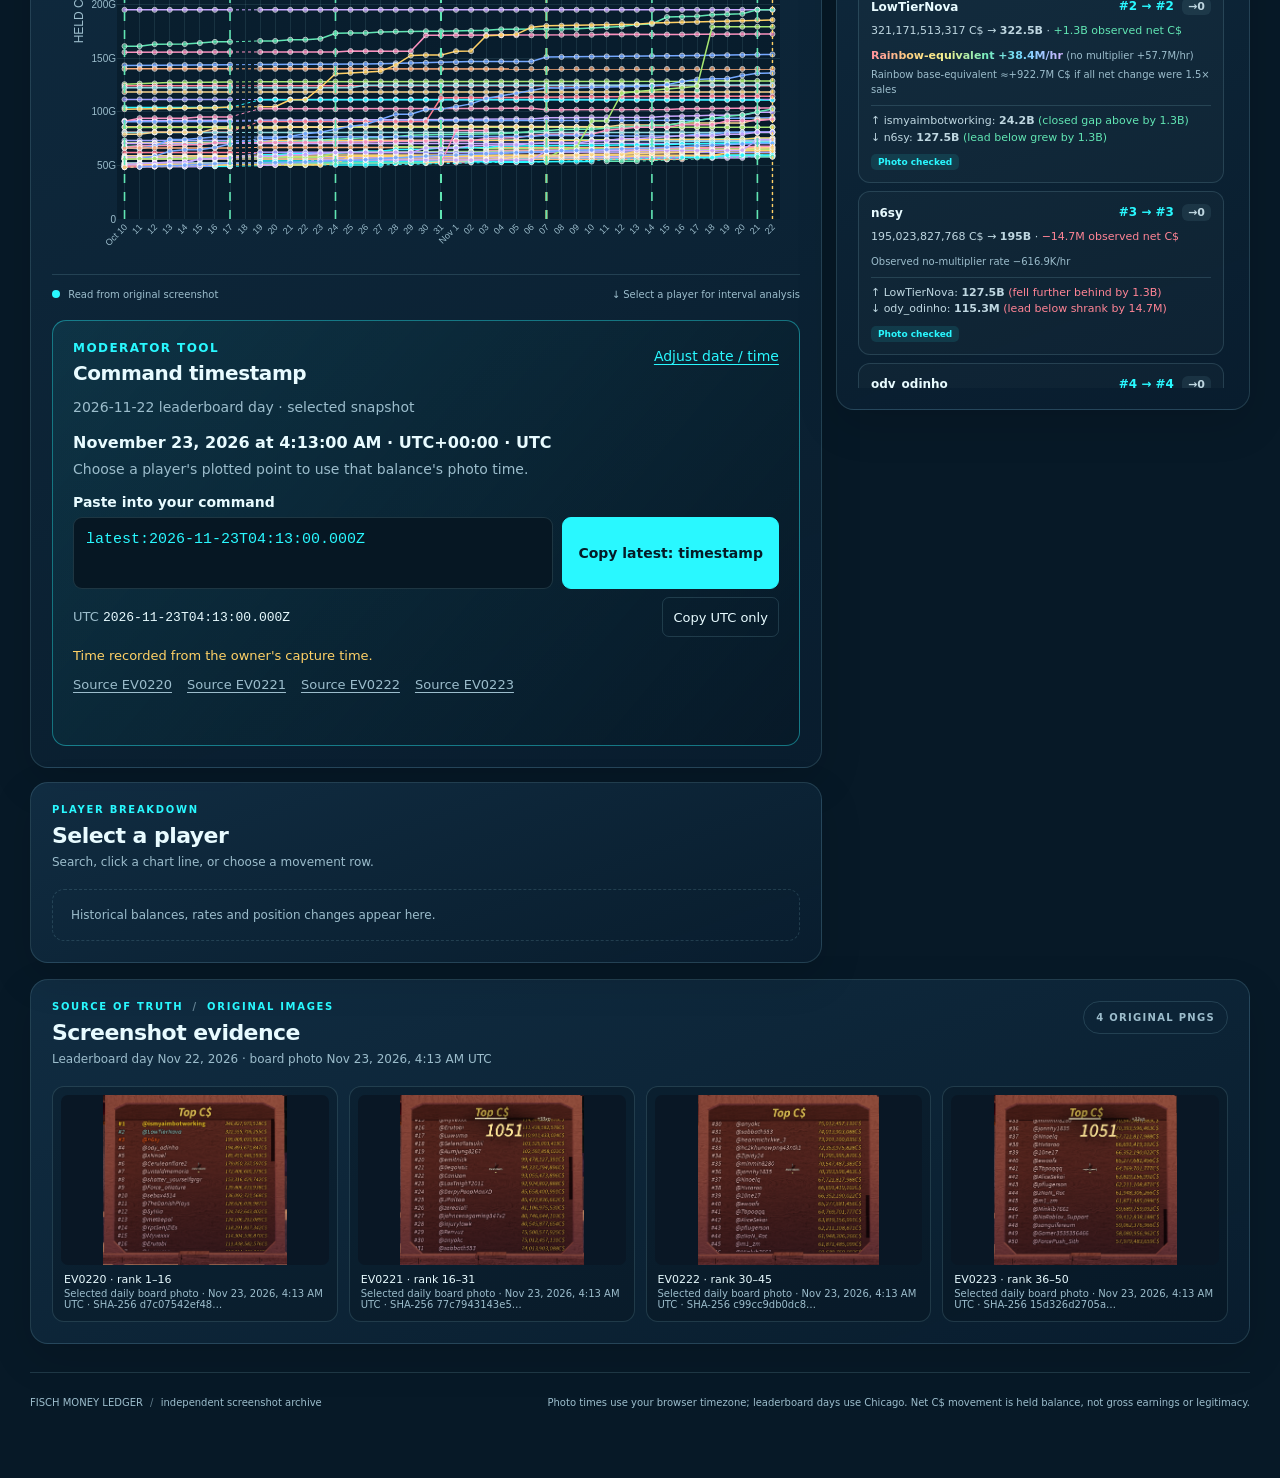
==== commit 64ac0754: "Integrate viewer-local photo display with UTC command timestamps" ====
--- a/site/index.html
+++ b/site/index.html
@@ -5,12 +5,12 @@
   <meta name="description" content="Screenshot-backed Fisch Top C$ leaderboard history, player growth and observed net balance changes.">
   <meta property="og:title" content="Fisch Money Ledger"><meta property="og:description" content="Explore the Top C$ board through timestamped, original screenshot evidence.">
   <title>Fisch Money Ledger · Top C$ History</title>
-  <link rel="stylesheet" href="styles.css"><link rel="stylesheet" href="rainbow.css"><link rel="stylesheet" href="highlights.css"><link rel="stylesheet" href="rate-events.css"><link rel="stylesheet" href="standouts.css">
+  <link rel="stylesheet" href="styles.css"><link rel="stylesheet" href="rainbow.css"><link rel="stylesheet" href="highlights.css"><link rel="stylesheet" href="rate-events.css"><link rel="stylesheet" href="standouts.css"><link rel="stylesheet" href="ledger-timestamp.css">
   <script defer src="https://cdn.plot.ly/plotly-2.35.2.min.js"></script>
-  <script defer src="app.js"></script>
+  <script defer src="time-utils.js"></script><script defer src="ledger-timestamp.js"></script><script defer src="app.js"></script>
 </head>
 <body>
-  <header class="site-head"><a class="brand" href="./"><span class="mark">C$</span><span>FISCH <b>MONEY LEDGER</b><small>TOP C$ · EVIDENCE ARCHIVE</small></span></a><nav class="site-nav" aria-label="Site pages"><a href="./" aria-current="page">Dashboard</a><a href="standouts.html">Standout analysis ↗</a></nav></header>
+  <header class="site-head"><a class="brand" href="./"><span class="mark">C$</span><span>FISCH <b>MONEY LEDGER</b><small>TOP C$ · EVIDENCE ARCHIVE</small></span></a><nav class="site-nav" aria-label="Site pages"><a href="./" aria-current="page">Dashboard</a><a href="standouts.html">Standout analysis ↗</a><a href="timestamp.html">Timestamp generator</a></nav></header>
   <main>
     <section class="intro"><div><p class="eyebrow">PUBLIC LEADERBOARD INTELLIGENCE <span class="slash">/</span> 2026 →</p><h1>Follow the <em>money.</em></h1><p class="lede">A photo-backed history of the Fisch Top C$ leaderboard. Trace observed balances, rank movement and the space between players—snapshot by snapshot.</p></div><div class="intro-badge"><span>DATA SERIES</span><strong>TOP 50<span class="glow">↗</span></strong><small>Balances as pictured. No invented values.</small></div></section>
     <p id="global-review-note" class="notice">Loading screenshot review status…</p>
--- a/site/ledger-timestamp.css
+++ b/site/ledger-timestamp.css
@@ -0,0 +1,31 @@
+.point-timestamp{margin-top:20px;padding:20px;border:1px solid rgba(41,248,255,.4);border-radius:14px;background:linear-gradient(130deg,rgba(41,248,255,.075),rgba(7,25,39,.8));min-width:0;scroll-margin-top:16px}
+.stamp-heading{display:flex;align-items:flex-start;justify-content:space-between;gap:14px;flex-wrap:wrap}
+.stamp-kicker{margin:0;color:var(--cyan);font-size:.75rem;font-weight:800;letter-spacing:.12em}
+.stamp-heading h3{font-size:1.25rem;letter-spacing:-.02em;margin:6px 0 0}
+.stamp-adjust{color:var(--cyan);font-size:.875rem;line-height:1.5;text-underline-offset:3px;padding:5px 0}
+.stamp-selection{font-size:.875rem;color:var(--muted);line-height:1.5;margin:12px 0;overflow-wrap:anywhere}
+.stamp-source-label,.stamp-command-label{display:block;font-size:.875rem;font-weight:700;margin:14px 0 7px}
+.stamp-source{width:100%;min-width:0;min-height:44px;background:var(--bg);color:var(--text);border:1px solid var(--border);border-radius:9px;padding:10px 34px 10px 11px;font-size:1rem;appearance:none;background-image:url("data:image/svg+xml,%3Csvg xmlns='http://www.w3.org/2000/svg' width='16' height='16' viewBox='0 0 16 16'%3E%3Cpath d='m4 6 4 4 4-4' fill='none' stroke='%239cbdcc' stroke-width='1.5'/%3E%3C/svg%3E");background-position:right 11px center;background-repeat:no-repeat}
+.stamp-local{color:var(--text);font-weight:650;font-size:1rem;line-height:1.55;margin:13px 0 4px;overflow-wrap:anywhere}
+.stamp-description{font-size:.875rem;color:var(--muted);line-height:1.5;margin:4px 0 12px}
+.stamp-command-row{display:flex;gap:9px;flex-wrap:wrap;align-items:stretch}
+.stamp-command{flex:1 1 275px;min-width:0;resize:none;height:72px;padding:11px 12px;border:1px solid var(--border);border-radius:9px;color:var(--cyan);background:#061723;font:500 .9375rem/1.4 ui-monospace,SFMono-Regular,Consolas,monospace;overflow-wrap:anywhere;word-break:break-all}
+.stamp-copy{flex:0 0 auto;border:1px solid var(--cyan);border-radius:9px;background:var(--cyan);color:#051b27;padding:11px 15px;font-size:.875rem;font-weight:800;min-height:44px}
+.stamp-copy:hover:enabled{background:#99fcff;border-color:#99fcff}
+.stamp-raw-row{display:flex;align-items:center;justify-content:space-between;gap:8px;flex-wrap:wrap;margin-top:8px;font-size:.8125rem;color:var(--muted);min-width:0}
+.stamp-raw-row code{color:var(--text);overflow-wrap:anywhere;font-size:.8125rem}
+.stamp-copy-raw{border:1px solid var(--border);border-radius:7px;background:transparent;color:var(--text);padding:9px 10px;min-height:40px;font-size:.8125rem}
+.stamp-precision{font-size:.8125rem;color:var(--gold);line-height:1.5;margin:9px 0}
+.stamp-proofs{display:flex;gap:7px 15px;flex-wrap:wrap;margin-top:6px}
+.stamp-proofs a{font-size:.8125rem;color:var(--muted);text-underline-offset:3px;line-height:1.6}
+.stamp-feedback{font-size:.875rem;color:var(--green);line-height:1.5;margin:8px 0 0;min-height:1.5em}
+.point-timestamp :focus-visible{outline:2px solid var(--cyan);outline-offset:3px}
+.point-timestamp [hidden]{display:none!important}
+.chart-timestamp-link{color:var(--cyan);text-decoration:underline;text-underline-offset:3px}
+.standout-overview .point-timestamp{padding:14px;margin:20px 0}
+.standout-overview .stamp-local{color:var(--text);font-size:1rem}
+.standout-overview .stamp-feedback{color:var(--green);font-size:.875rem}
+.standout-overview .stamp-copy{width:100%}
+@media(max-width:800px){.site-head{height:auto;min-height:92px;padding:13px 0;flex-wrap:wrap;gap:14px}.site-nav{flex-wrap:wrap;justify-content:flex-start;gap:7px}.site-nav a{padding:9px;font-size:12px}.point-timestamp{padding:15px}}
+@media(max-width:420px){.stamp-copy{width:100%}.stamp-heading{gap:8px}.stamp-command{font-size:.875rem}.stamp-raw-row{align-items:flex-start}.stamp-raw-row span{max-width:100%}}
+@media(prefers-reduced-motion:reduce){html{scroll-behavior:auto!important}}
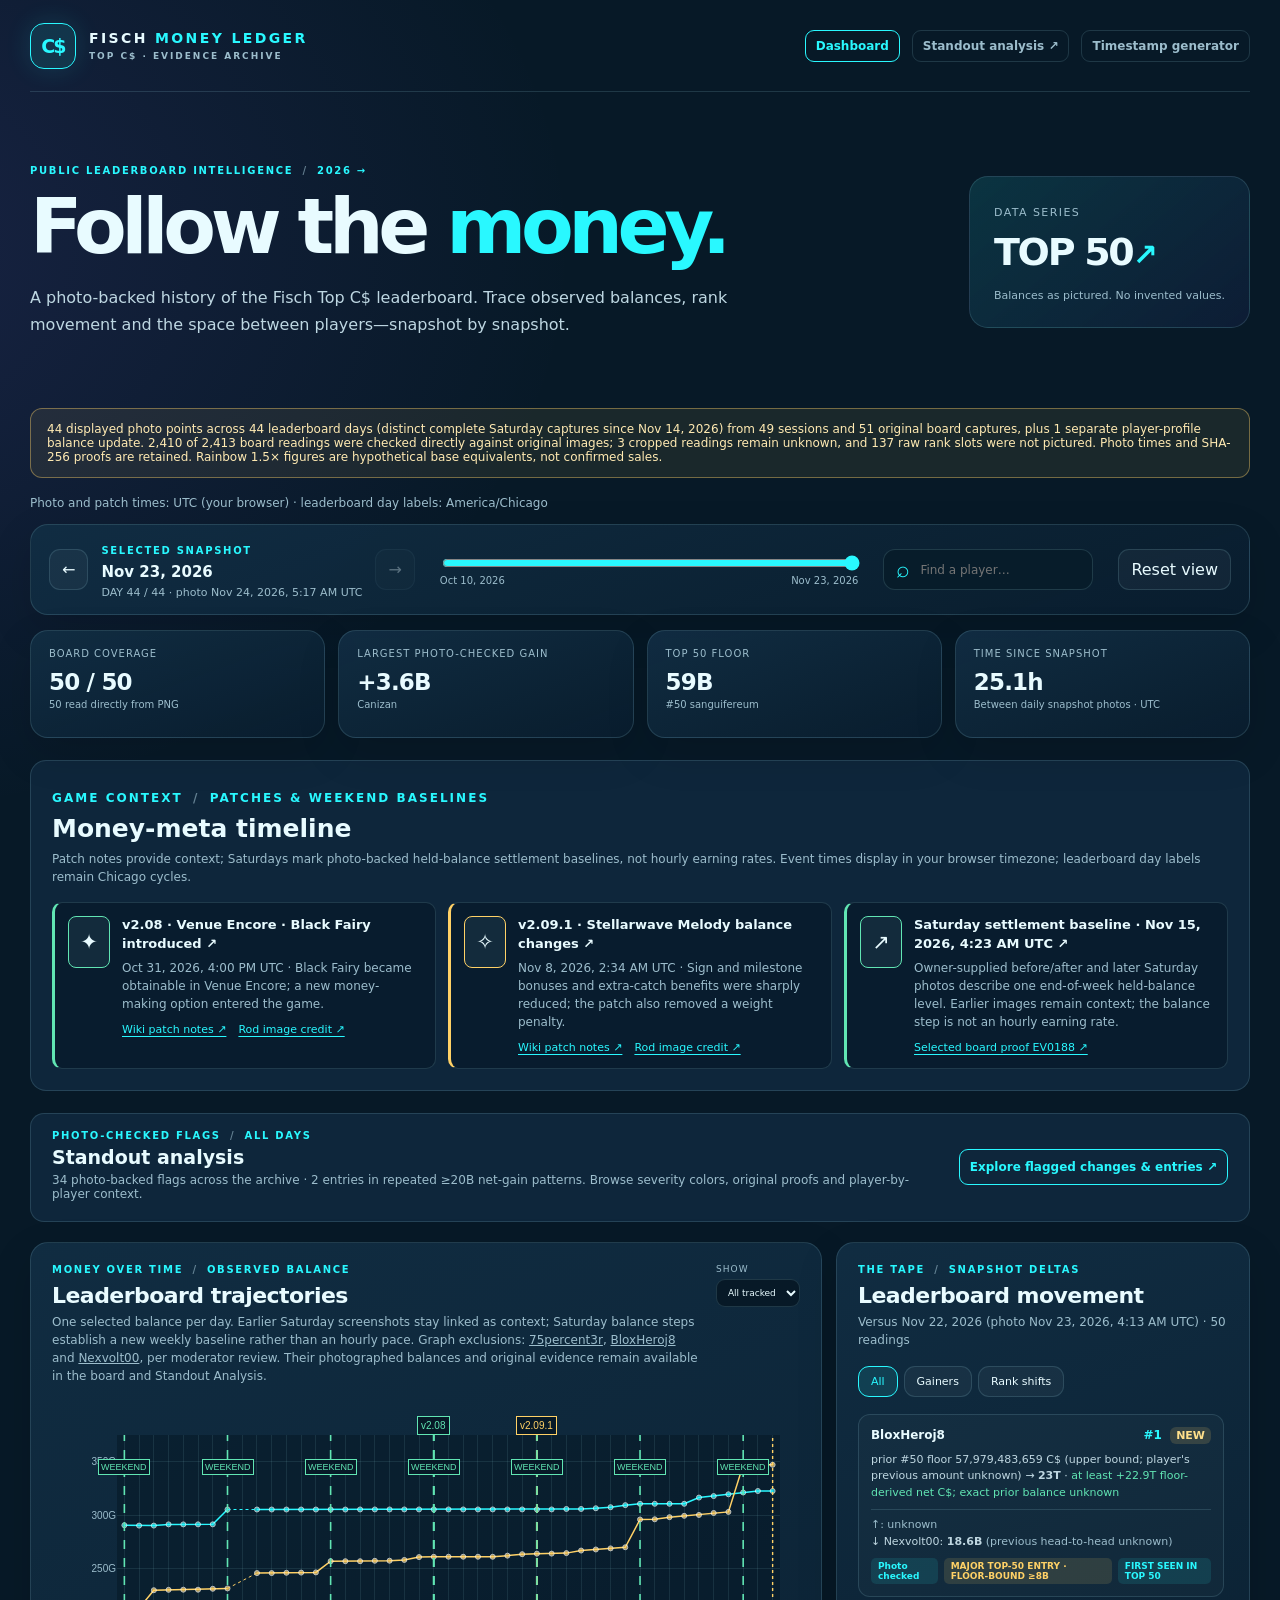
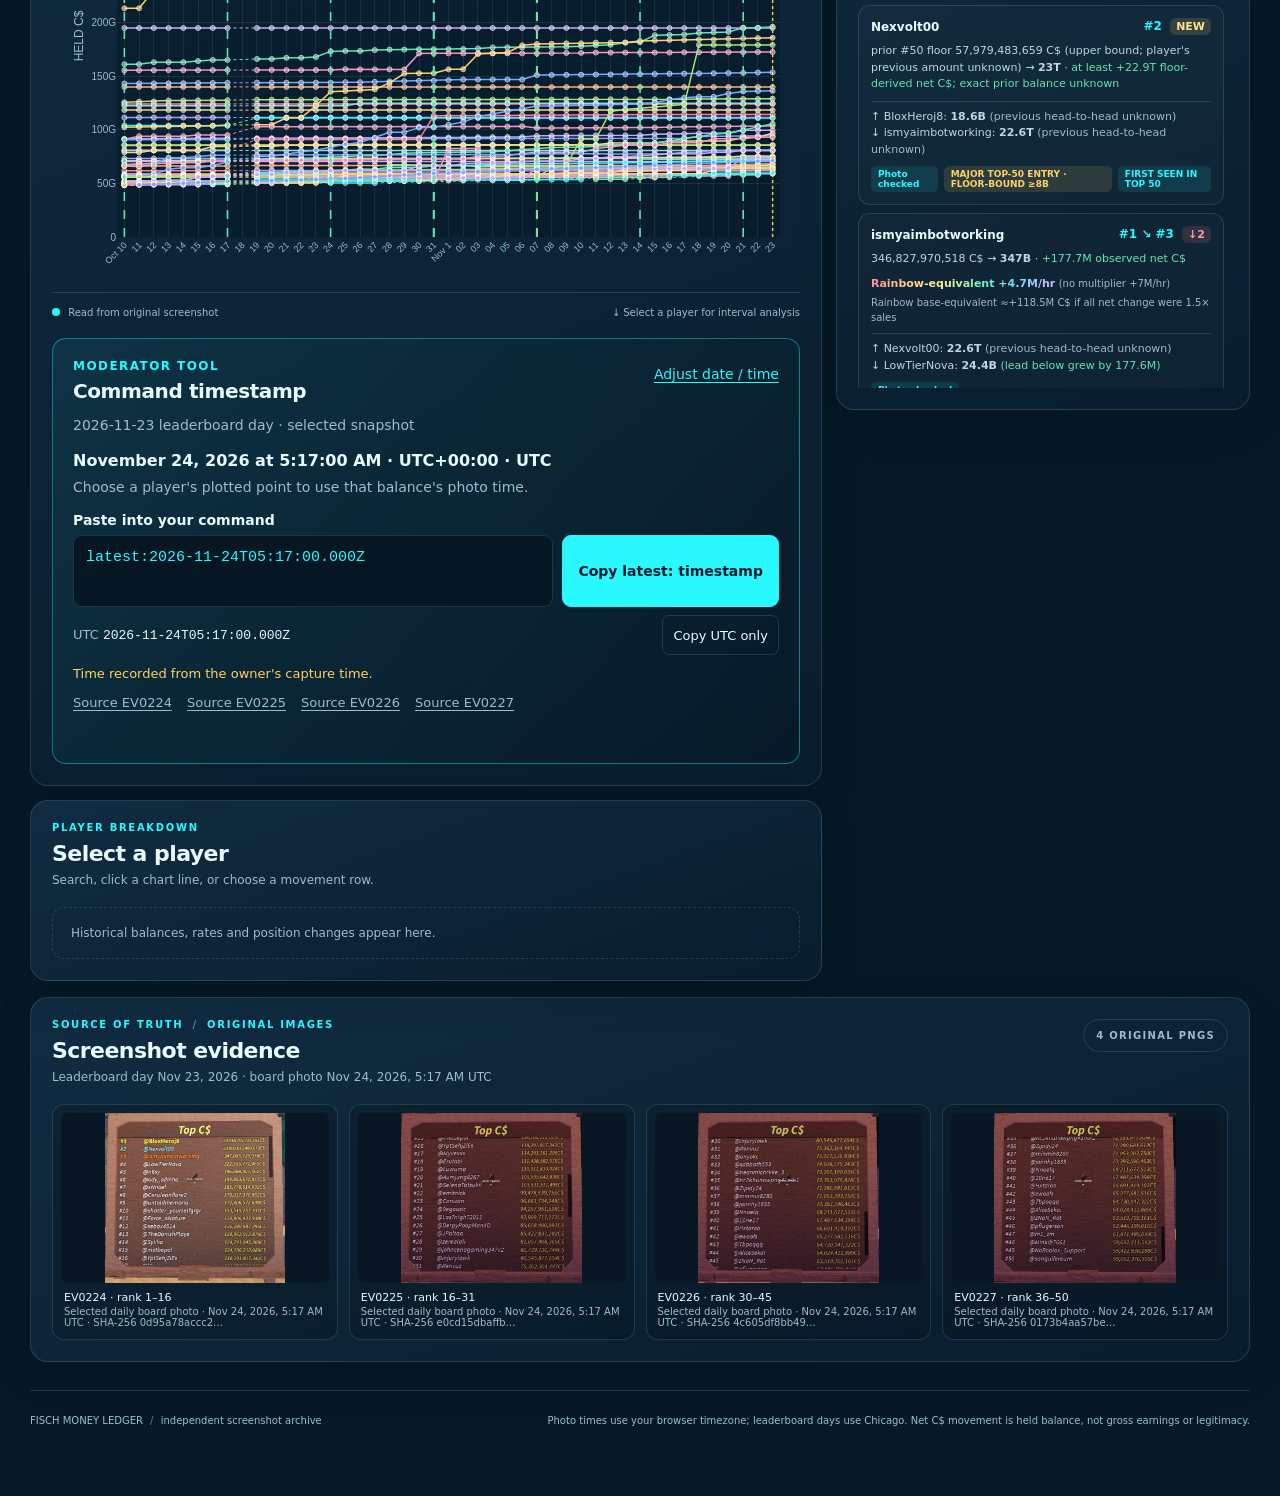
==== commit c088c555: "Omit moderator-reported banned leaders from graph Exclude BloxHeroj8 and Nexvolt00 by stable account" ====
--- a/site/index.html
+++ b/site/index.html
@@ -5,9 +5,9 @@
   <meta name="description" content="Screenshot-backed Fisch Top C$ leaderboard history, player growth and observed net balance changes.">
   <meta property="og:title" content="Fisch Money Ledger"><meta property="og:description" content="Explore the Top C$ board through timestamped, original screenshot evidence.">
   <title>Fisch Money Ledger · Top C$ History</title>
-  <link rel="stylesheet" href="styles.css"><link rel="stylesheet" href="rainbow.css"><link rel="stylesheet" href="highlights.css"><link rel="stylesheet" href="rate-events.css"><link rel="stylesheet" href="standouts.css"><link rel="stylesheet" href="ledger-timestamp.css">
+  <link rel="stylesheet" href="styles.css?v=b796ed7e2670"><link rel="stylesheet" href="rainbow.css?v=99c506955ef9"><link rel="stylesheet" href="highlights.css?v=3d4133e466d0"><link rel="stylesheet" href="rate-events.css?v=b4d1d33a22a4"><link rel="stylesheet" href="standouts.css?v=bca866e31a9f"><link rel="stylesheet" href="ledger-timestamp.css?v=5d20ea8a69e1">
   <script defer src="https://cdn.plot.ly/plotly-2.35.2.min.js"></script>
-  <script defer src="time-utils.js"></script><script defer src="ledger-timestamp.js"></script><script defer src="app.js"></script>
+  <script defer src="time-utils.js?v=b2a56747d852"></script><script defer src="ledger-timestamp.js?v=b07db1e0bf60"></script><script defer src="app.js?v=5b37ff65f3a9"></script>
 </head>
 <body>
   <header class="site-head"><a class="brand" href="./"><span class="mark">C$</span><span>FISCH <b>MONEY LEDGER</b><small>TOP C$ · EVIDENCE ARCHIVE</small></span></a><nav class="site-nav" aria-label="Site pages"><a href="./" aria-current="page">Dashboard</a><a href="standouts.html">Standout analysis ↗</a><a href="timestamp.html">Timestamp generator</a></nav></header>
@@ -21,7 +21,7 @@
     <section id="profile-range" class="range-panel" aria-labelledby="profile-range-title" hidden><div><p class="eyebrow">PLAYER ANALYSIS <span class="slash">/</span> PHOTO-BOUND WINDOW</p><h2 id="profile-range-title">Average-rate range</h2><p id="range-summary">Select two dated readings to compare.</p></div><div class="range-controls"><label>From <input id="range-start" type="date" aria-label="First leaderboard day in player rate range"></label><label>Through <input id="range-end" type="date" aria-label="Last leaderboard day in player rate range"></label><button id="range-week" type="button">Recent 7 days</button><button id="range-all" type="button">All history</button></div><p class="range-explanation">Compare pictured held balances over their actual elapsed time. A window including a Saturday settlement shows a seven-day-normalized <b>net balance change per week</b>, not an hourly earning pace. The weekly-sell average uses the prior Saturday baseline (or first earlier reading in range) through the latest photo, <b>including</b> the latest weekend balance jump; the daily average is weekly ÷ 7. Other windows may show net change per hour. Dormant gaps count, and Rainbow figures are hypothetical base equivalents.</p></section>
     <section class="event-section" aria-labelledby="event-title"><div><p class="eyebrow">GAME CONTEXT <span class="slash">/</span> PATCHES &amp; WEEKEND BASELINES</p><h2 id="event-title">Money-meta timeline</h2><p>Patch notes provide context; Saturdays mark photo-backed held-balance settlement baselines, not hourly earning rates. Event times display in your browser timezone; leaderboard day labels remain Chicago cycles.</p></div><div id="event-list" class="event-list"></div></section>
     <section class="standout-teaser" aria-label="Standout analysis preview"><div><p class="eyebrow">PHOTO-CHECKED FLAGS <span class="slash">/</span> ALL DAYS</p><h2>Standout analysis</h2><p id="standout-teaser-summary">Loading archive-wide flags…</p></div><a href="standouts.html" class="standout-teaser-link">Explore flagged changes &amp; entries ↗</a></section>
-    <section class="workspace"><div class="main-column"><article class="chart-card"><div class="card-title"><div><p class="eyebrow">MONEY OVER TIME <span class="slash">/</span> OBSERVED BALANCE</p><h2 id="chart-title">Leaderboard trajectories</h2><p id="chart-subtitle">One selected balance per day. Earlier Saturday screenshots stay linked as context; Saturday balance steps establish a new weekly baseline rather than an hourly pace. Nov 17's #1 outlier is omitted from this graph so other balances remain visible; its original reading stays in the board and <a href="standouts.html?day=2026-11-17&amp;player=id%3A8144154137">Standout Analysis ↗</a>.</p></div><div class="chart-actions"><label><span>SHOW</span><select id="top-filter"><option value="all">All tracked</option><option value="10">Top 10</option><option value="25">Top 25</option><option value="50">Top 50</option></select></label></div></div><div id="chart" role="img" aria-label="Player balances checked directly against original leaderboard screenshots, excluding the Nov 17 #1 outlier from the graph scale"></div><div class="chart-foot"><span><i class="legend-dot"></i> Read from original screenshot</span><span>↓ Select a player for interval analysis</span></div></article><article class="profile-card" id="profile-card"><div class="card-title"><div><p class="eyebrow">PLAYER BREAKDOWN</p><h2 id="profile-title">Select a player</h2><p id="profile-hint">Search, click a chart line, or choose a movement row.</p></div><button id="profile-clear" type="button" class="quiet-btn" hidden>✕ Clear</button></div><div id="profile-content" class="profile-empty">Historical balances, rates and position changes appear here.</div></article></div><aside class="movement-card"><div class="card-title"><div><p class="eyebrow">THE TAPE <span class="slash">/</span> SNAPSHOT DELTAS</p><h2>Leaderboard movement</h2><p id="movement-subtitle">Compared with the previous snapshot.</p></div></div><div class="movement-tabs" role="group" aria-label="Movement filter"><button type="button" data-view="all" class="active">All</button><button type="button" data-view="gains">Gainers</button><button type="button" data-view="changes">Rank shifts</button></div><div id="movement-list" class="movement-list"></div></aside></section>
+    <section class="workspace"><div class="main-column"><article class="chart-card"><div class="card-title"><div><p class="eyebrow">MONEY OVER TIME <span class="slash">/</span> OBSERVED BALANCE</p><h2 id="chart-title">Leaderboard trajectories</h2><p id="chart-subtitle">One selected balance per day. Earlier Saturday screenshots stay linked as context; Saturday balance steps establish a new weekly baseline rather than an hourly pace. Graph exclusions: <a href="standouts.html?day=2026-11-17&amp;player=id%3A8144154137">75percent3r</a>, <a href="standouts.html?day=2026-11-23&amp;player=id%3A9579548886">BloxHeroj8</a> and <a href="standouts.html?day=2026-11-23&amp;player=id%3A12026234206">Nexvolt00</a>, per moderator review. Their photographed balances and original evidence remain available in the board and Standout Analysis.</p></div><div class="chart-actions"><label><span>SHOW</span><select id="top-filter"><option value="all">All tracked</option><option value="10">Top 10</option><option value="25">Top 25</option><option value="50">Top 50</option></select></label></div></div><div id="chart" role="img" aria-label="Player balances checked directly against original leaderboard screenshots, excluding moderator-omitted accounts from the graph scale"></div><div class="chart-foot"><span><i class="legend-dot"></i> Read from original screenshot</span><span>↓ Select a player for interval analysis</span></div></article><article class="profile-card" id="profile-card"><div class="card-title"><div><p class="eyebrow">PLAYER BREAKDOWN</p><h2 id="profile-title">Select a player</h2><p id="profile-hint">Search, click a chart line, or choose a movement row.</p></div><button id="profile-clear" type="button" class="quiet-btn" hidden>✕ Clear</button></div><div id="profile-content" class="profile-empty">Historical balances, rates and position changes appear here.</div></article></div><aside class="movement-card"><div class="card-title"><div><p class="eyebrow">THE TAPE <span class="slash">/</span> SNAPSHOT DELTAS</p><h2>Leaderboard movement</h2><p id="movement-subtitle">Compared with the previous snapshot.</p></div></div><div class="movement-tabs" role="group" aria-label="Movement filter"><button type="button" data-view="all" class="active">All</button><button type="button" data-view="gains">Gainers</button><button type="button" data-view="changes">Rank shifts</button></div><div id="movement-list" class="movement-list"></div></aside></section>
     <section class="evidence-section"><div class="card-title"><div><p class="eyebrow">SOURCE OF TRUTH <span class="slash">/</span> ORIGINAL IMAGES</p><h2>Screenshot evidence</h2><p id="evidence-subtitle">Original files for the selected snapshot. Each photo keeps its own time.</p></div><span id="evidence-count" class="count-pill"></span></div><div id="evidence-grid" class="evidence-grid"></div></section>
     <footer><span>FISCH MONEY LEDGER <span class="slash">/</span> independent screenshot archive</span><span>Photo times use your browser timezone; leaderboard days use Chicago. Net C$ movement is held balance, not gross earnings or legitimacy.</span></footer>
   </main>
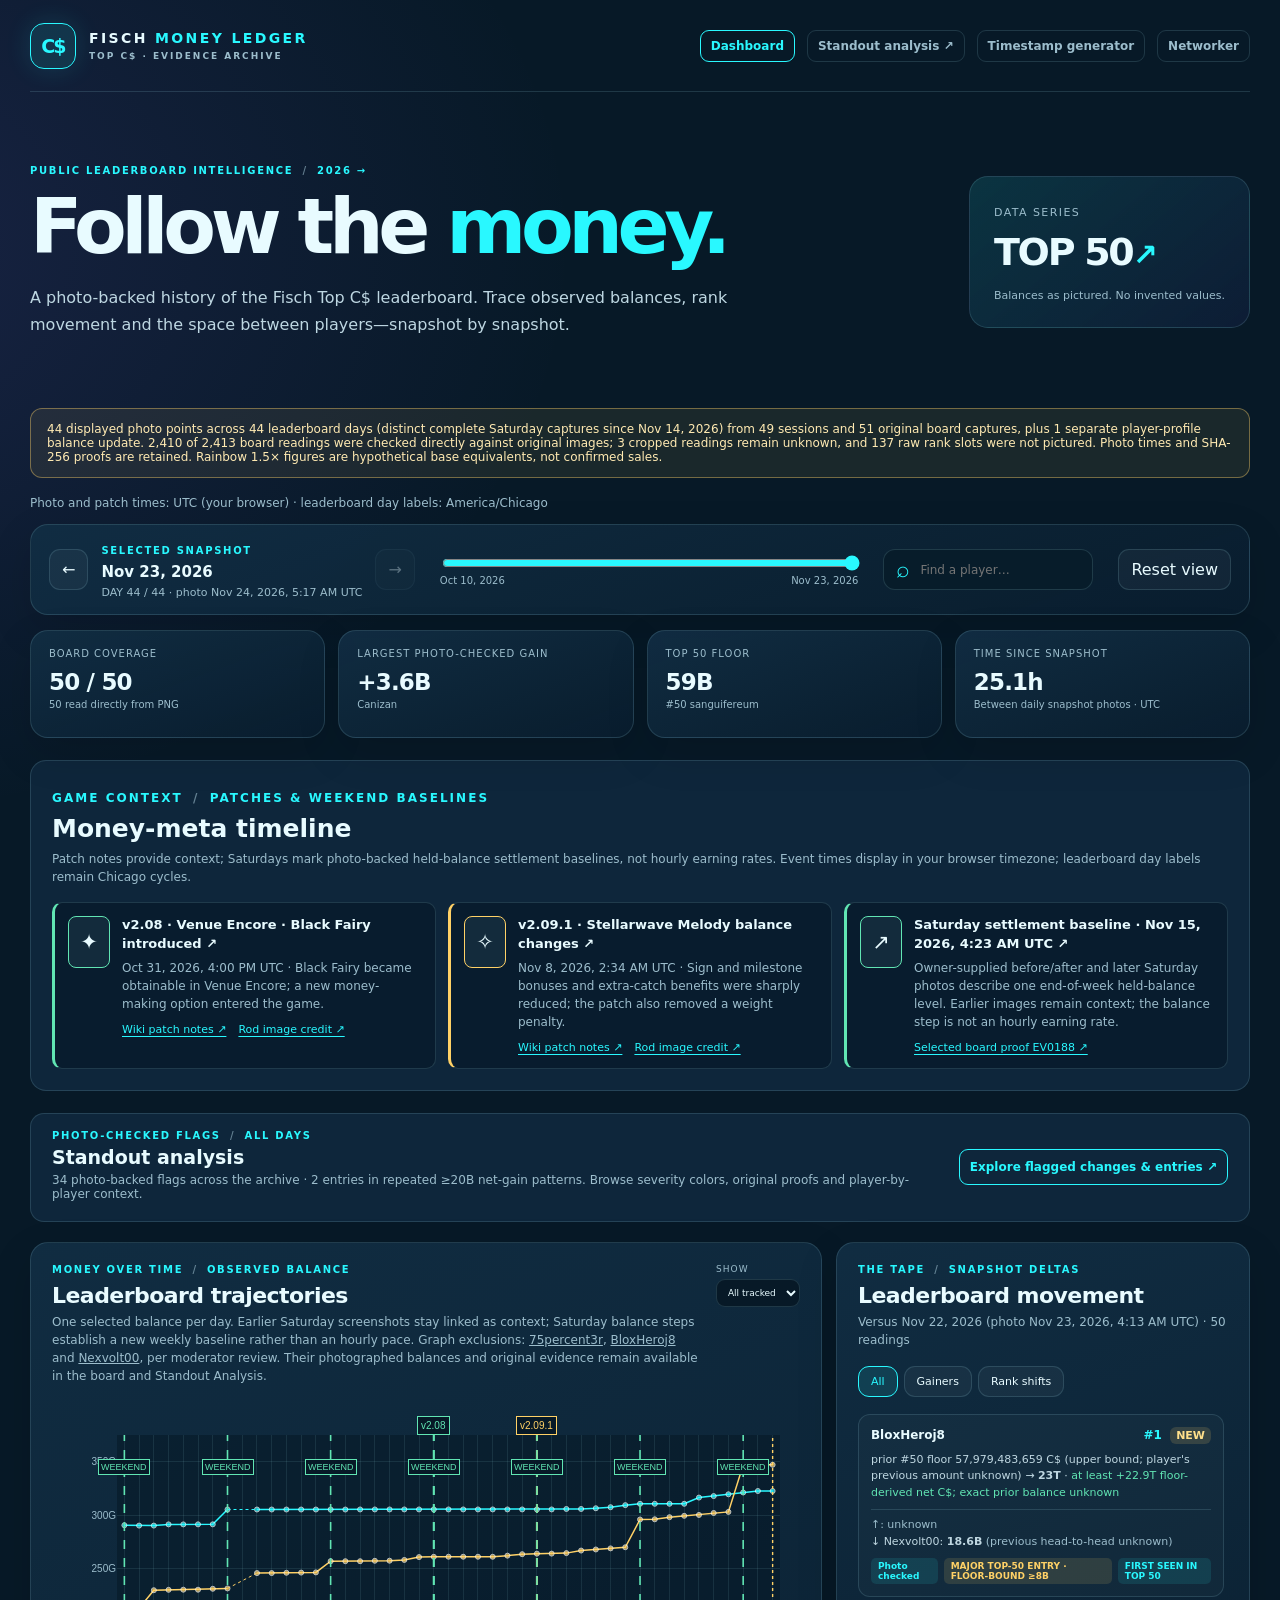
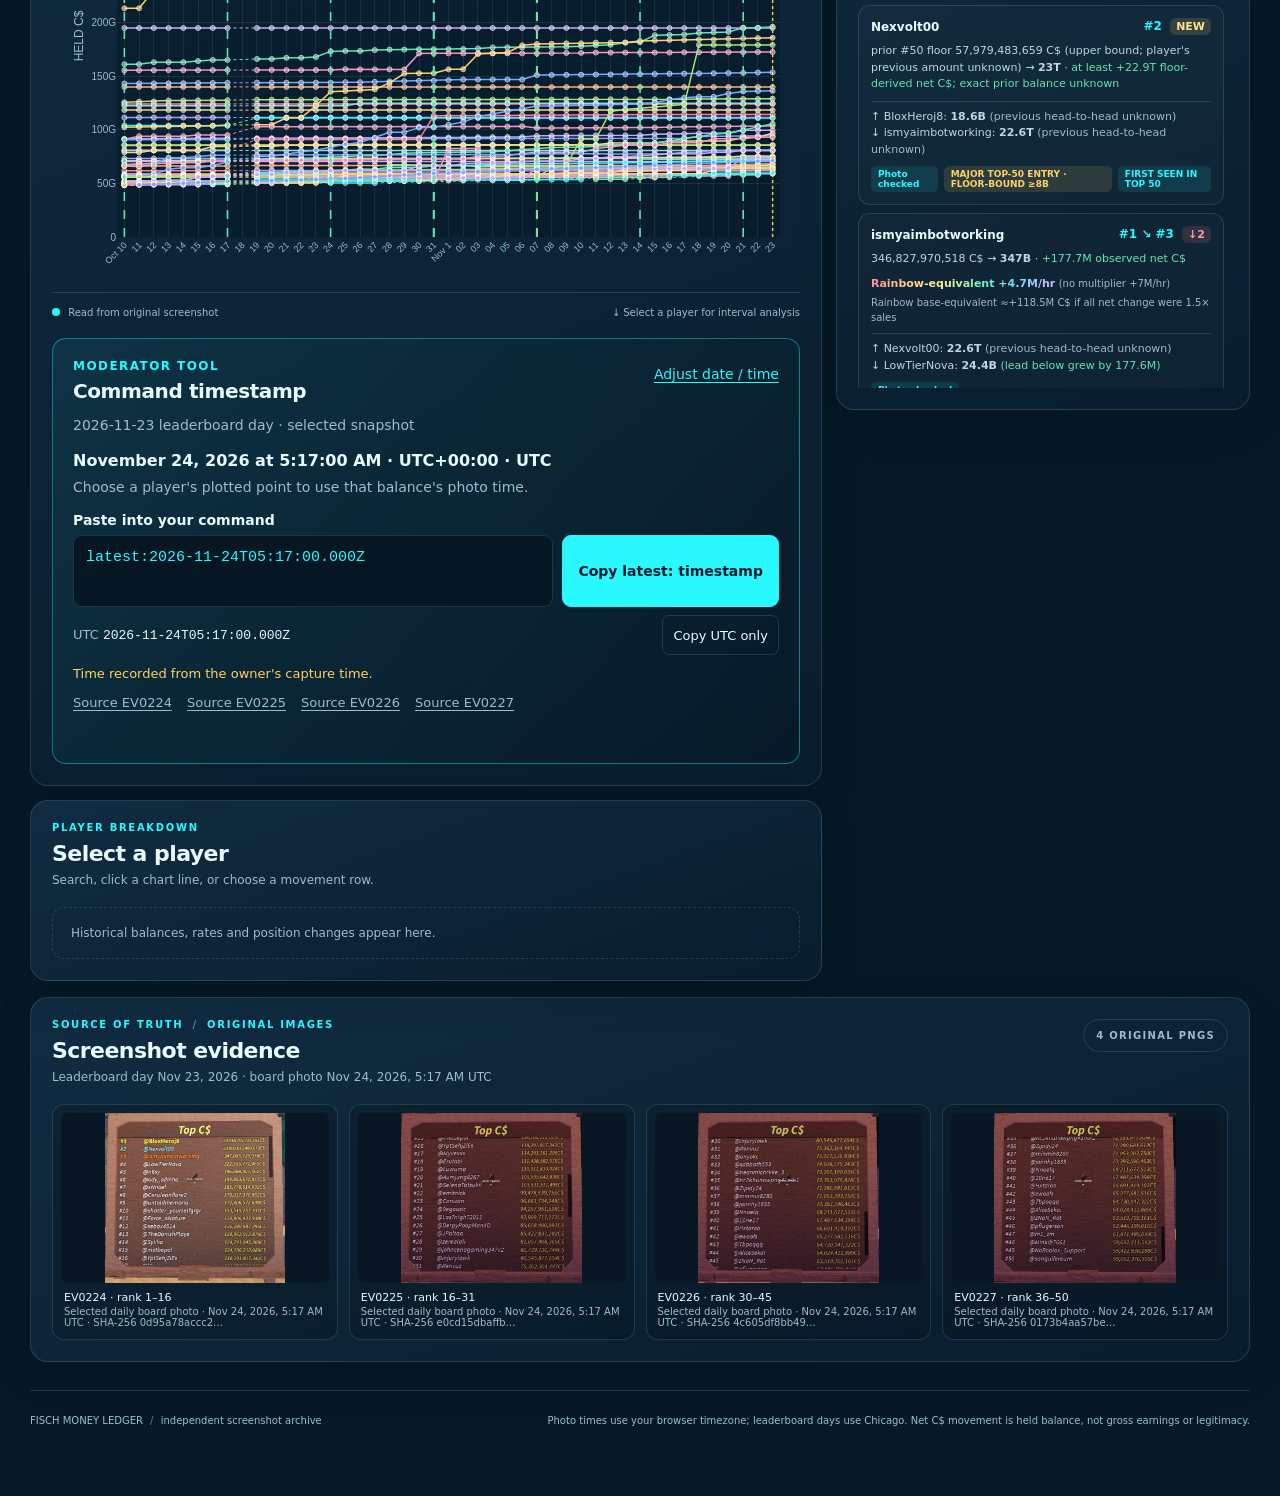
==== commit 6ce159ba: "Add account Networker with public avatar comparisons and explicit social coverage Provide a cached a" ====
--- a/site/index.html
+++ b/site/index.html
@@ -5,12 +5,12 @@
   <meta name="description" content="Screenshot-backed Fisch Top C$ leaderboard history, player growth and observed net balance changes.">
   <meta property="og:title" content="Fisch Money Ledger"><meta property="og:description" content="Explore the Top C$ board through timestamped, original screenshot evidence.">
   <title>Fisch Money Ledger · Top C$ History</title>
-  <link rel="stylesheet" href="styles.css?v=b796ed7e2670"><link rel="stylesheet" href="rainbow.css?v=99c506955ef9"><link rel="stylesheet" href="highlights.css?v=3d4133e466d0"><link rel="stylesheet" href="rate-events.css?v=b4d1d33a22a4"><link rel="stylesheet" href="standouts.css?v=bca866e31a9f"><link rel="stylesheet" href="ledger-timestamp.css?v=5d20ea8a69e1">
+  <link rel="stylesheet" href="styles.css?v=b796ed7e2670"><link rel="stylesheet" href="rainbow.css?v=99c506955ef9"><link rel="stylesheet" href="highlights.css?v=3d4133e466d0"><link rel="stylesheet" href="rate-events.css?v=b4d1d33a22a4"><link rel="stylesheet" href="standouts.css?v=a5e0cf38dd14"><link rel="stylesheet" href="ledger-timestamp.css?v=5d20ea8a69e1">
   <script defer src="https://cdn.plot.ly/plotly-2.35.2.min.js"></script>
-  <script defer src="time-utils.js?v=b2a56747d852"></script><script defer src="ledger-timestamp.js?v=b07db1e0bf60"></script><script defer src="app.js?v=5b37ff65f3a9"></script>
+  <script defer src="time-utils.js?v=b2a56747d852"></script><script defer src="ledger-timestamp.js?v=b07db1e0bf60"></script><script defer src="app.js?v=f95e669321e6"></script>
 </head>
 <body>
-  <header class="site-head"><a class="brand" href="./"><span class="mark">C$</span><span>FISCH <b>MONEY LEDGER</b><small>TOP C$ · EVIDENCE ARCHIVE</small></span></a><nav class="site-nav" aria-label="Site pages"><a href="./" aria-current="page">Dashboard</a><a href="standouts.html">Standout analysis ↗</a><a href="timestamp.html">Timestamp generator</a></nav></header>
+  <header class="site-head"><a class="brand" href="./"><span class="mark">C$</span><span>FISCH <b>MONEY LEDGER</b><small>TOP C$ · EVIDENCE ARCHIVE</small></span></a><nav class="site-nav" aria-label="Site pages"><a href="./" aria-current="page">Dashboard</a><a href="standouts.html">Standout analysis ↗</a><a href="timestamp.html">Timestamp generator</a><a href="networker.html">Networker</a></nav></header>
   <main>
     <section class="intro"><div><p class="eyebrow">PUBLIC LEADERBOARD INTELLIGENCE <span class="slash">/</span> 2026 →</p><h1>Follow the <em>money.</em></h1><p class="lede">A photo-backed history of the Fisch Top C$ leaderboard. Trace observed balances, rank movement and the space between players—snapshot by snapshot.</p></div><div class="intro-badge"><span>DATA SERIES</span><strong>TOP 50<span class="glow">↗</span></strong><small>Balances as pictured. No invented values.</small></div></section>
     <p id="global-review-note" class="notice">Loading screenshot review status…</p>
--- a/site/standouts.css
+++ b/site/standouts.css
@@ -1,4 +1,4 @@
-.site-nav{display:flex;gap:12px;align-items:center;font-size:12px;font-weight:700}
+.site-nav{display:flex;flex-wrap:wrap;gap:12px;align-items:center;font-size:12px;font-weight:700}
 .site-nav a{padding:8px 10px;border:1px solid var(--border);border-radius:9px;color:var(--muted);text-decoration:none;white-space:nowrap}
 .site-nav a:hover,.site-nav a:focus-visible,.site-nav a[aria-current="page"]{color:var(--cyan);border-color:var(--cyan)}
 .standout-hero{padding:42px 0 18px}
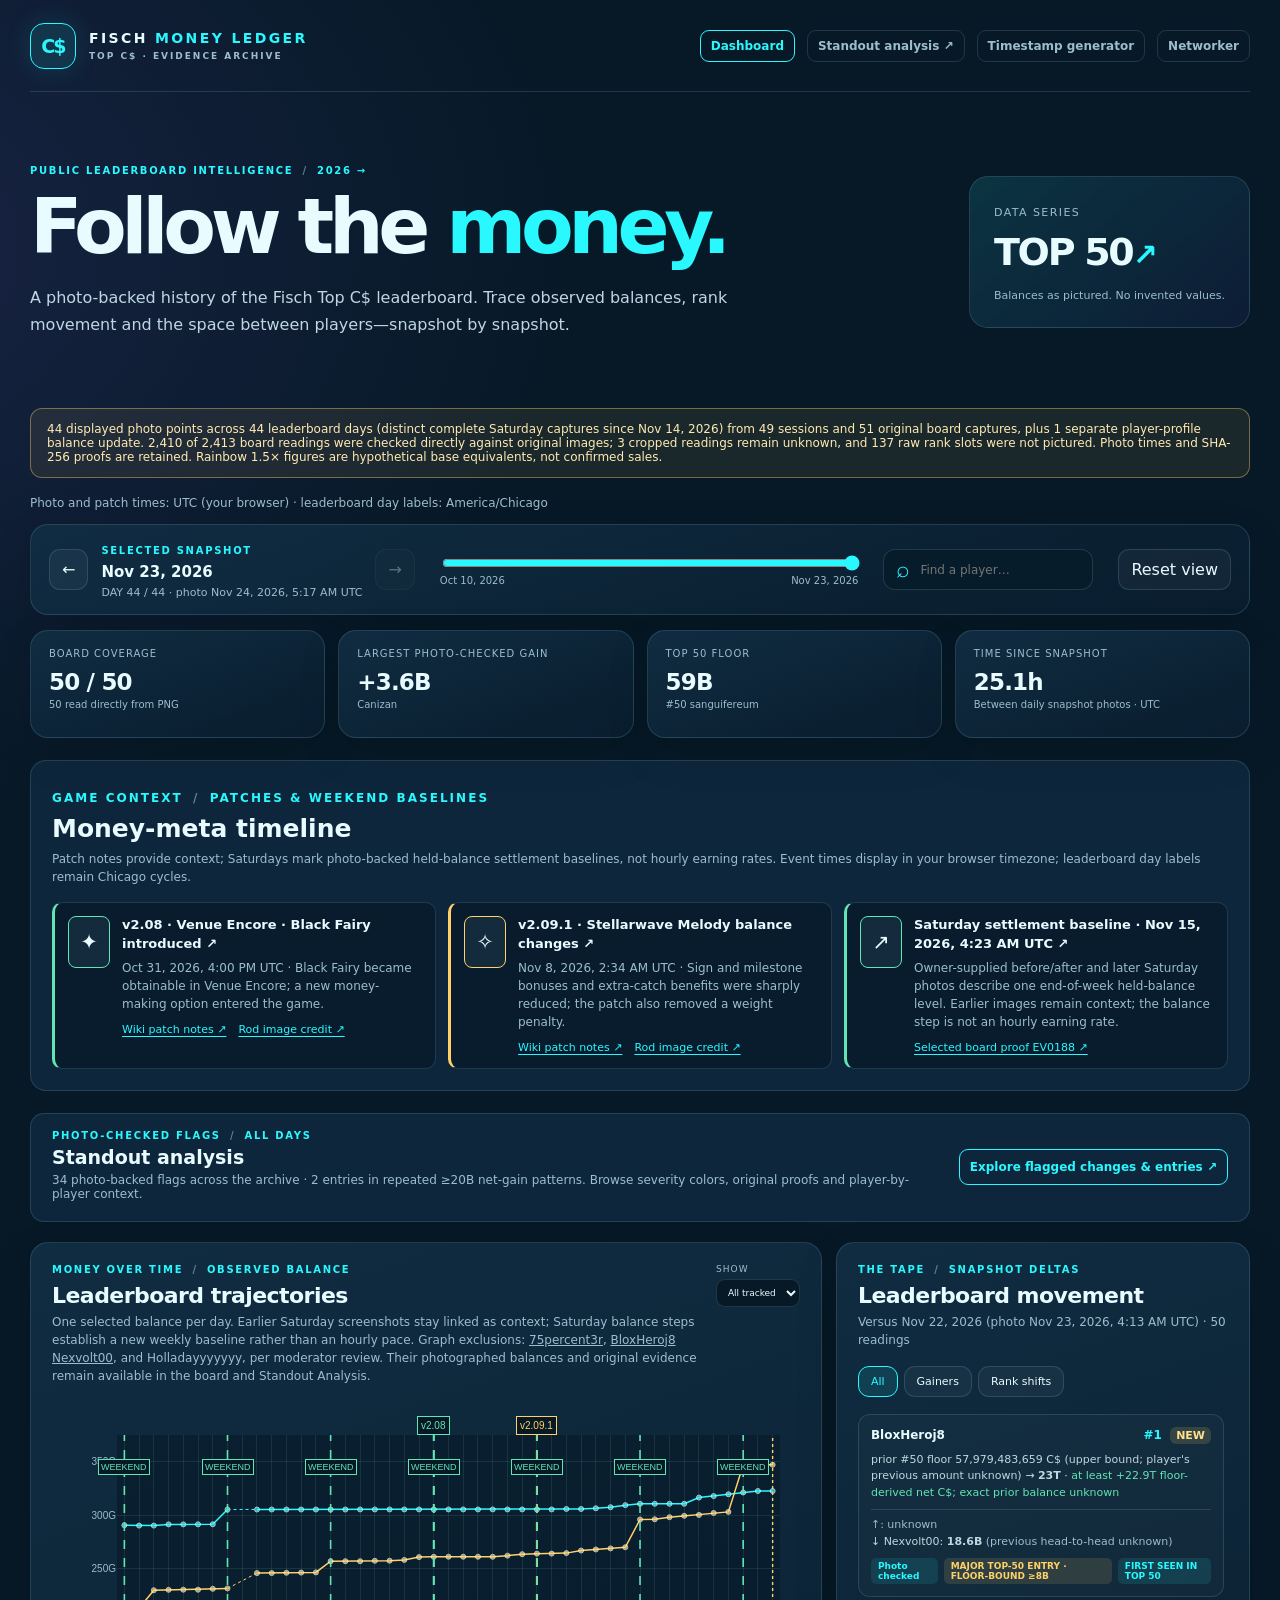
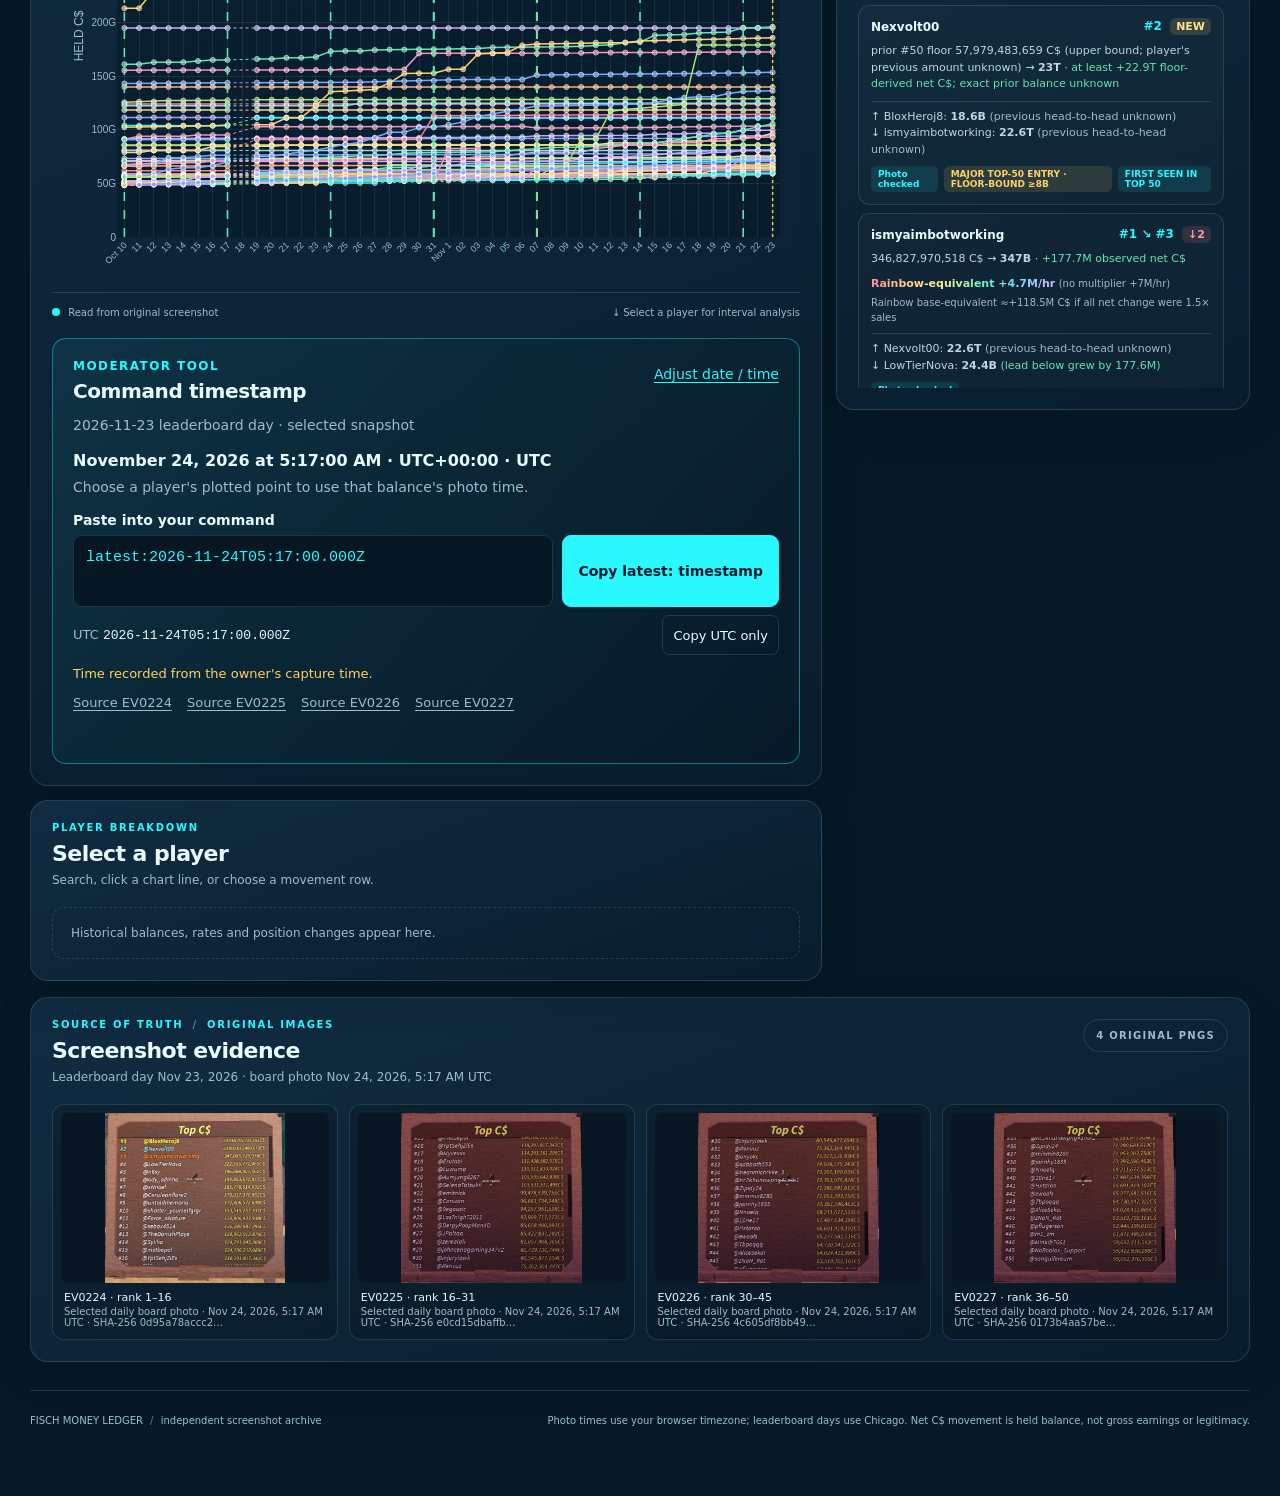
==== commit d2f3e3f5: "Document fourth graph exclusion and refresh chart JavaScript cache" ====
--- a/site/index.html
+++ b/site/index.html
@@ -7,7 +7,7 @@
   <title>Fisch Money Ledger · Top C$ History</title>
   <link rel="stylesheet" href="styles.css?v=b796ed7e2670"><link rel="stylesheet" href="rainbow.css?v=99c506955ef9"><link rel="stylesheet" href="highlights.css?v=3d4133e466d0"><link rel="stylesheet" href="rate-events.css?v=b4d1d33a22a4"><link rel="stylesheet" href="standouts.css?v=a5e0cf38dd14"><link rel="stylesheet" href="ledger-timestamp.css?v=5d20ea8a69e1">
   <script defer src="https://cdn.plot.ly/plotly-2.35.2.min.js"></script>
-  <script defer src="time-utils.js?v=b2a56747d852"></script><script defer src="ledger-timestamp.js?v=b07db1e0bf60"></script><script defer src="app.js?v=f95e669321e6"></script>
+  <script defer src="time-utils.js?v=b2a56747d852"></script><script defer src="ledger-timestamp.js?v=b07db1e0bf60"></script><script defer src="app.js?v=6272ab6f254a"></script>
 </head>
 <body>
   <header class="site-head"><a class="brand" href="./"><span class="mark">C$</span><span>FISCH <b>MONEY LEDGER</b><small>TOP C$ · EVIDENCE ARCHIVE</small></span></a><nav class="site-nav" aria-label="Site pages"><a href="./" aria-current="page">Dashboard</a><a href="standouts.html">Standout analysis ↗</a><a href="timestamp.html">Timestamp generator</a><a href="networker.html">Networker</a></nav></header>
@@ -21,7 +21,7 @@
     <section id="profile-range" class="range-panel" aria-labelledby="profile-range-title" hidden><div><p class="eyebrow">PLAYER ANALYSIS <span class="slash">/</span> PHOTO-BOUND WINDOW</p><h2 id="profile-range-title">Average-rate range</h2><p id="range-summary">Select two dated readings to compare.</p></div><div class="range-controls"><label>From <input id="range-start" type="date" aria-label="First leaderboard day in player rate range"></label><label>Through <input id="range-end" type="date" aria-label="Last leaderboard day in player rate range"></label><button id="range-week" type="button">Recent 7 days</button><button id="range-all" type="button">All history</button></div><p class="range-explanation">Compare pictured held balances over their actual elapsed time. A window including a Saturday settlement shows a seven-day-normalized <b>net balance change per week</b>, not an hourly earning pace. The weekly-sell average uses the prior Saturday baseline (or first earlier reading in range) through the latest photo, <b>including</b> the latest weekend balance jump; the daily average is weekly ÷ 7. Other windows may show net change per hour. Dormant gaps count, and Rainbow figures are hypothetical base equivalents.</p></section>
     <section class="event-section" aria-labelledby="event-title"><div><p class="eyebrow">GAME CONTEXT <span class="slash">/</span> PATCHES &amp; WEEKEND BASELINES</p><h2 id="event-title">Money-meta timeline</h2><p>Patch notes provide context; Saturdays mark photo-backed held-balance settlement baselines, not hourly earning rates. Event times display in your browser timezone; leaderboard day labels remain Chicago cycles.</p></div><div id="event-list" class="event-list"></div></section>
     <section class="standout-teaser" aria-label="Standout analysis preview"><div><p class="eyebrow">PHOTO-CHECKED FLAGS <span class="slash">/</span> ALL DAYS</p><h2>Standout analysis</h2><p id="standout-teaser-summary">Loading archive-wide flags…</p></div><a href="standouts.html" class="standout-teaser-link">Explore flagged changes &amp; entries ↗</a></section>
-    <section class="workspace"><div class="main-column"><article class="chart-card"><div class="card-title"><div><p class="eyebrow">MONEY OVER TIME <span class="slash">/</span> OBSERVED BALANCE</p><h2 id="chart-title">Leaderboard trajectories</h2><p id="chart-subtitle">One selected balance per day. Earlier Saturday screenshots stay linked as context; Saturday balance steps establish a new weekly baseline rather than an hourly pace. Graph exclusions: <a href="standouts.html?day=2026-11-17&amp;player=id%3A8144154137">75percent3r</a>, <a href="standouts.html?day=2026-11-23&amp;player=id%3A9579548886">BloxHeroj8</a> and <a href="standouts.html?day=2026-11-23&amp;player=id%3A12026234206">Nexvolt00</a>, per moderator review. Their photographed balances and original evidence remain available in the board and Standout Analysis.</p></div><div class="chart-actions"><label><span>SHOW</span><select id="top-filter"><option value="all">All tracked</option><option value="10">Top 10</option><option value="25">Top 25</option><option value="50">Top 50</option></select></label></div></div><div id="chart" role="img" aria-label="Player balances checked directly against original leaderboard screenshots, excluding moderator-omitted accounts from the graph scale"></div><div class="chart-foot"><span><i class="legend-dot"></i> Read from original screenshot</span><span>↓ Select a player for interval analysis</span></div></article><article class="profile-card" id="profile-card"><div class="card-title"><div><p class="eyebrow">PLAYER BREAKDOWN</p><h2 id="profile-title">Select a player</h2><p id="profile-hint">Search, click a chart line, or choose a movement row.</p></div><button id="profile-clear" type="button" class="quiet-btn" hidden>✕ Clear</button></div><div id="profile-content" class="profile-empty">Historical balances, rates and position changes appear here.</div></article></div><aside class="movement-card"><div class="card-title"><div><p class="eyebrow">THE TAPE <span class="slash">/</span> SNAPSHOT DELTAS</p><h2>Leaderboard movement</h2><p id="movement-subtitle">Compared with the previous snapshot.</p></div></div><div class="movement-tabs" role="group" aria-label="Movement filter"><button type="button" data-view="all" class="active">All</button><button type="button" data-view="gains">Gainers</button><button type="button" data-view="changes">Rank shifts</button></div><div id="movement-list" class="movement-list"></div></aside></section>
+    <section class="workspace"><div class="main-column"><article class="chart-card"><div class="card-title"><div><p class="eyebrow">MONEY OVER TIME <span class="slash">/</span> OBSERVED BALANCE</p><h2 id="chart-title">Leaderboard trajectories</h2><p id="chart-subtitle">One selected balance per day. Earlier Saturday screenshots stay linked as context; Saturday balance steps establish a new weekly baseline rather than an hourly pace. Graph exclusions: <a href="standouts.html?day=2026-11-17&amp;player=id%3A8144154137">75percent3r</a>, <a href="standouts.html?day=2026-11-23&amp;player=id%3A9579548886">BloxHeroj8</a> <a href="standouts.html?day=2026-11-23&amp;player=id%3A12026234206">Nexvolt00</a>, and Holladayyyyyyy, per moderator review. Their photographed balances and original evidence remain available in the board and Standout Analysis.</p></div><div class="chart-actions"><label><span>SHOW</span><select id="top-filter"><option value="all">All tracked</option><option value="10">Top 10</option><option value="25">Top 25</option><option value="50">Top 50</option></select></label></div></div><div id="chart" role="img" aria-label="Player balances checked directly against original leaderboard screenshots, excluding moderator-omitted accounts from the graph scale"></div><div class="chart-foot"><span><i class="legend-dot"></i> Read from original screenshot</span><span>↓ Select a player for interval analysis</span></div></article><article class="profile-card" id="profile-card"><div class="card-title"><div><p class="eyebrow">PLAYER BREAKDOWN</p><h2 id="profile-title">Select a player</h2><p id="profile-hint">Search, click a chart line, or choose a movement row.</p></div><button id="profile-clear" type="button" class="quiet-btn" hidden>✕ Clear</button></div><div id="profile-content" class="profile-empty">Historical balances, rates and position changes appear here.</div></article></div><aside class="movement-card"><div class="card-title"><div><p class="eyebrow">THE TAPE <span class="slash">/</span> SNAPSHOT DELTAS</p><h2>Leaderboard movement</h2><p id="movement-subtitle">Compared with the previous snapshot.</p></div></div><div class="movement-tabs" role="group" aria-label="Movement filter"><button type="button" data-view="all" class="active">All</button><button type="button" data-view="gains">Gainers</button><button type="button" data-view="changes">Rank shifts</button></div><div id="movement-list" class="movement-list"></div></aside></section>
     <section class="evidence-section"><div class="card-title"><div><p class="eyebrow">SOURCE OF TRUTH <span class="slash">/</span> ORIGINAL IMAGES</p><h2>Screenshot evidence</h2><p id="evidence-subtitle">Original files for the selected snapshot. Each photo keeps its own time.</p></div><span id="evidence-count" class="count-pill"></span></div><div id="evidence-grid" class="evidence-grid"></div></section>
     <footer><span>FISCH MONEY LEDGER <span class="slash">/</span> independent screenshot archive</span><span>Photo times use your browser timezone; leaderboard days use Chicago. Net C$ movement is held balance, not gross earnings or legitimacy.</span></footer>
   </main>
